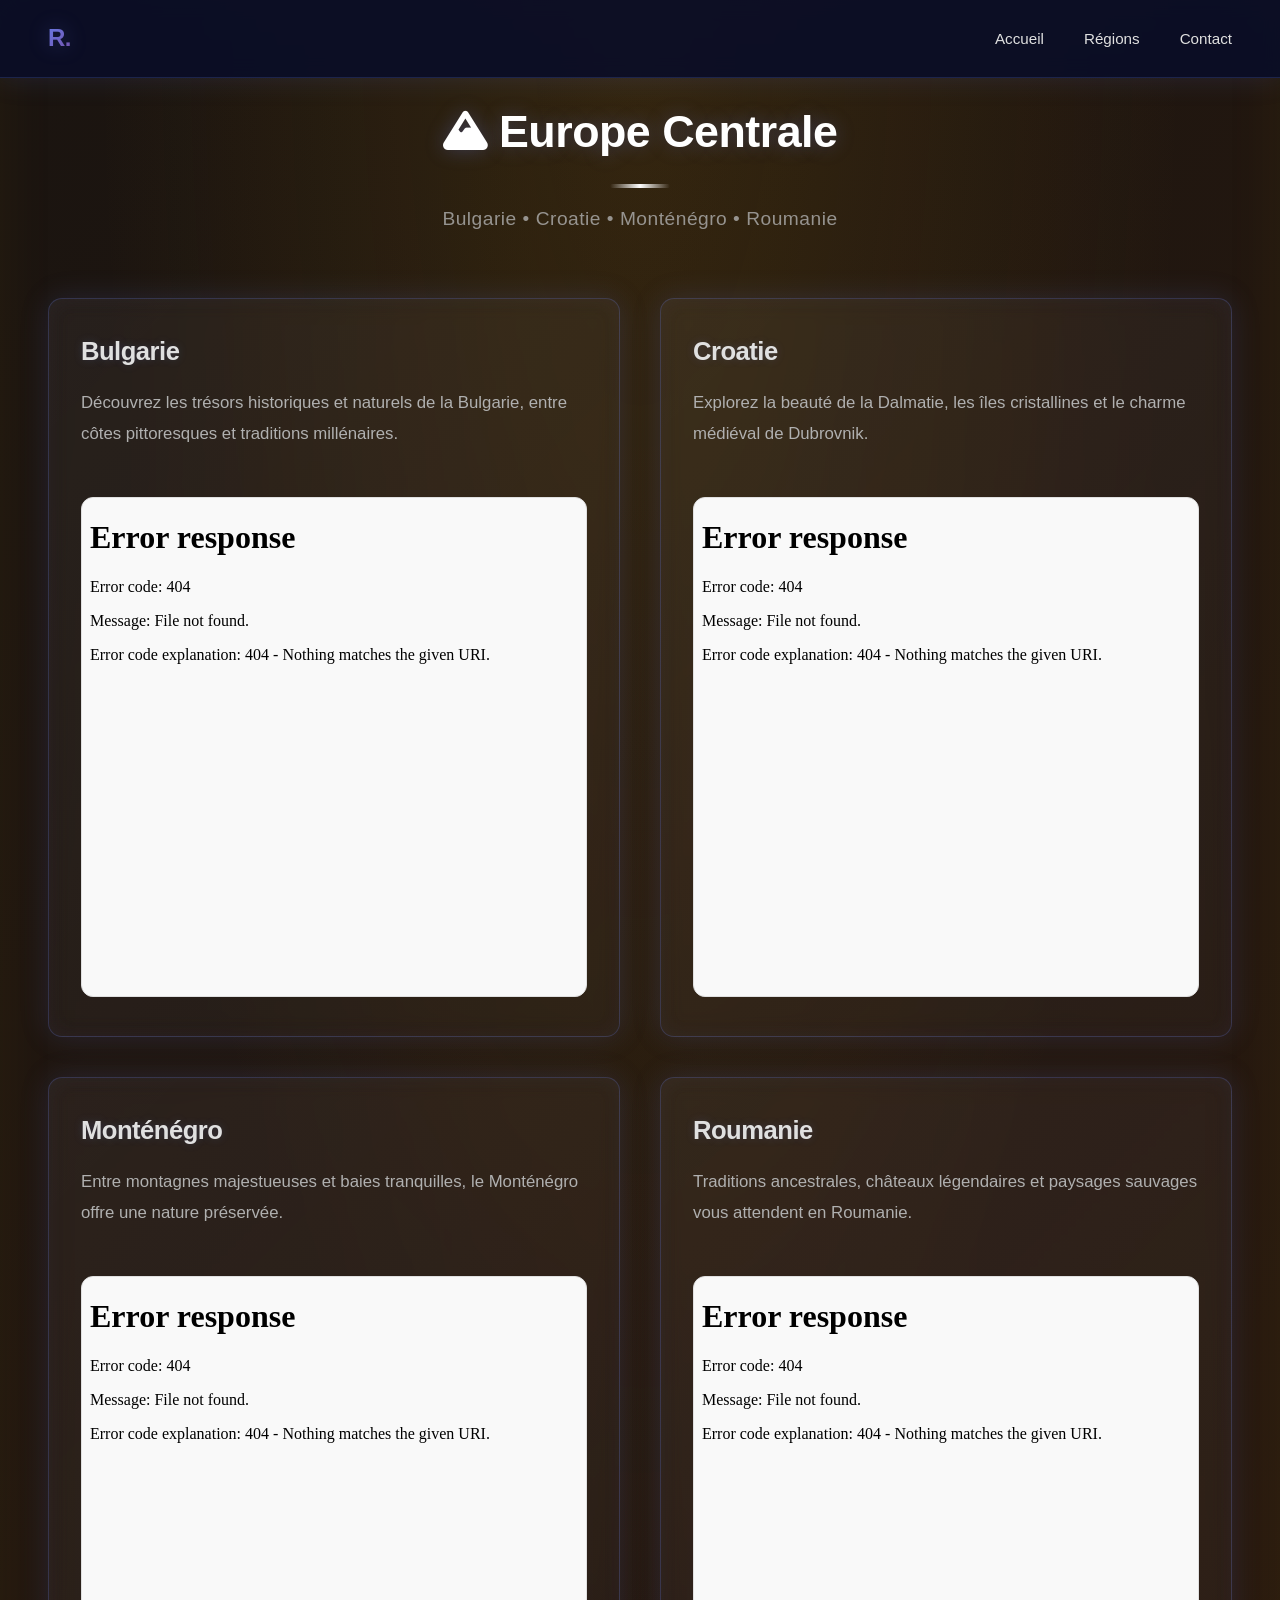
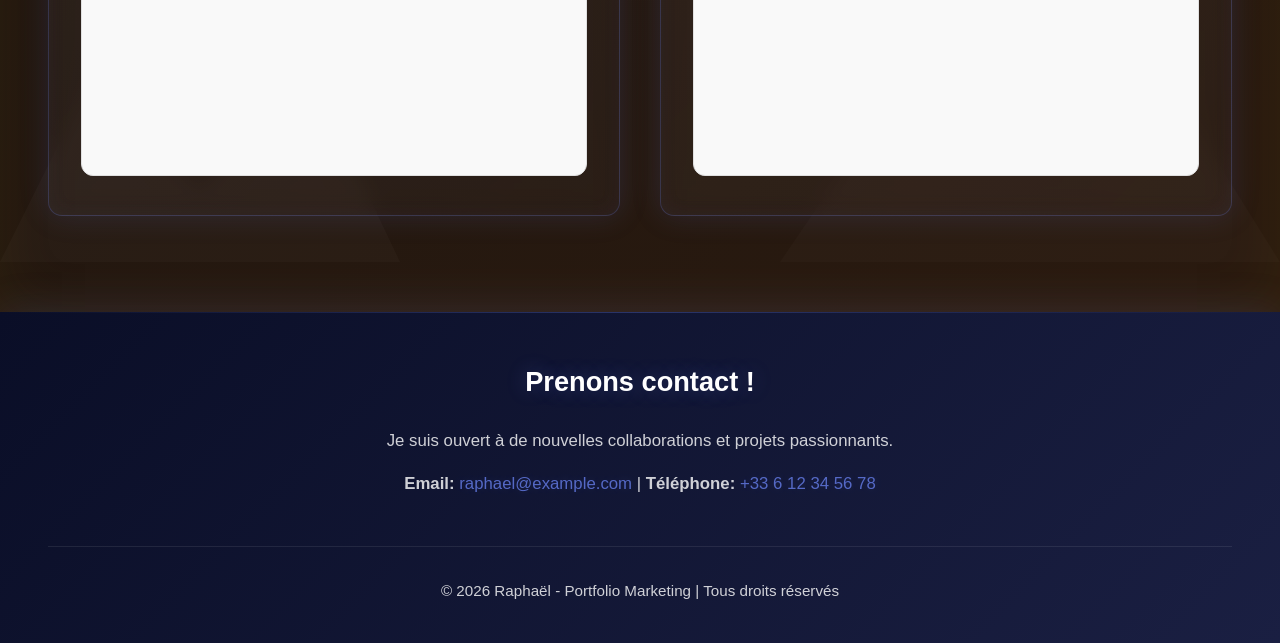
==== europe-centrale.html @ 7eb0694b "V1" ====
<!DOCTYPE html>
<html lang="fr">
<head>
    <meta charset="UTF-8">
    <meta name="viewport" content="width=device-width, initial-scale=1.0">
    <title>Europe Centrale - Raphaël Portfolio</title>
    <link rel="stylesheet" href="https://cdnjs.cloudflare.com/ajax/libs/font-awesome/6.4.0/css/all.min.css">
    <link rel="stylesheet" href="style.css">
</head>
<body>
    <script>
        document.documentElement.className = 'section-centrale';
    </script>

    <!-- NAVIGATION -->
    <nav>
        <a href="index.html" class="nav-brand">R.</a>
        <ul class="nav-links">
            <li><a href="index.html">Accueil</a></li>
            <li><a href="index.html#portfolio">Régions</a></li>
            <li><a href="#contact">Contact</a></li>
        </ul>
    </nav>

    <!-- EUROPE CENTRALE -->
    <section id="europe-centrale" class="section">
        <div class="centrale-animation">
            <svg class="mountain mountain-1" viewBox="0 0 400 300" xmlns="http://www.w3.org/2000/svg">
                <polygon points="0,250 100,50 200,180 300,40 400,250" fill="currentColor" opacity="0.2"/>
            </svg>
            <svg class="mountain mountain-2" viewBox="0 0 500 350" xmlns="http://www.w3.org/2000/svg">
                <polygon points="0,300 150,80 250,200 350,60 500,300" fill="currentColor" opacity="0.15"/>
            </svg>
        </div>
        <div class="section-inner">
            <h2 class="section-title"><i class="fas fa-mountain"></i> Europe Centrale</h2>
            <p class="section-subtitle">Bulgarie • Croatie • Monténégro • Roumanie</p>
            <div class="posts-grid">
                <div class="post-card">
                    <h3>Bulgarie</h3>
                    <p>Découvrez les trésors historiques et naturels de la Bulgarie, entre côtes pittoresques et traditions millénaires.</p>
                    <iframe class="pdf-viewer" src="Europe%20centrale/V3%20Post%20Bulgarie.pdf"></iframe>
                </div>
                <div class="post-card">
                    <h3>Croatie</h3>
                    <p>Explorez la beauté de la Dalmatie, les îles cristallines et le charme médiéval de Dubrovnik.</p>
                    <iframe class="pdf-viewer" src="Europe%20centrale/V3%20Post%20Croatie.pdf"></iframe>
                </div>
                <div class="post-card">
                    <h3>Monténégro</h3>
                    <p>Entre montagnes majestueuses et baies tranquilles, le Monténégro offre une nature préservée.</p>
                    <iframe class="pdf-viewer" src="Europe%20centrale/V3%20Post%20Monténégro.pdf"></iframe>
                </div>
                <div class="post-card">
                    <h3>Roumanie</h3>
                    <p>Traditions ancestrales, châteaux légendaires et paysages sauvages vous attendent en Roumanie.</p>
                    <iframe class="pdf-viewer" src="Europe%20centrale/V3%20Post%20Roumanie.pdf"></iframe>
                </div>
            </div>
        </div>
    </section>

    <!-- FOOTER -->
    <footer id="contact">
        <div class="footer-content">
            <h3>Prenons contact !</h3>
            <p>Je suis ouvert à de nouvelles collaborations et projets passionnants.</p>
            <p>
                <strong>Email:</strong> <a href="mailto:raphael@example.com">raphael@example.com</a> | 
                <strong>Téléphone:</strong> <a href="tel:+33612345678">+33 6 12 34 56 78</a>
            </p>
            <p style="margin-top: 3rem; border-top: 1px solid rgba(255,255,255,0.1); padding-top: 2rem; font-size: 0.95rem;">
                &copy; 2026 Raphaël - Portfolio Marketing | Tous droits réservés
            </p>
        </div>
    </footer>

</body>
</html>
---- style.css ----
* {
    margin: 0;
    padding: 0;
    box-sizing: border-box;
}

html {
    scroll-behavior: smooth;
    scrollbar-width: thin;
    scrollbar-color: #667eea transparent;
}

/* Scrollbar styling pour Chrome/Safari/Edge */
::-webkit-scrollbar {
    width: 12px;
}

::-webkit-scrollbar-track {
    background: transparent;
}

::-webkit-scrollbar-thumb {
    background: linear-gradient(135deg, #667eea 0%, #764ba2 100%);
    border-radius: 6px;
    box-shadow: 0 0 10px rgba(102, 126, 234, 0.4);
    transition: all 0.3s ease;
}

::-webkit-scrollbar-thumb:hover {
    box-shadow: 0 0 20px rgba(102, 126, 234, 0.6);
}

/* Scrollbar colors for different sections */
html.section-accueil ::-webkit-scrollbar-thumb {
    background: linear-gradient(135deg, #667eea 0%, #764ba2 100%);
    box-shadow: 0 0 10px rgba(102, 126, 234, 0.4);
}

html.section-bio ::-webkit-scrollbar-thumb {
    background: linear-gradient(135deg, #667eea 0%, #764ba2 100%);
    box-shadow: 0 0 10px rgba(102, 126, 234, 0.4);
}

html.section-centrale ::-webkit-scrollbar-thumb {
    background: linear-gradient(135deg, #B8860B 0%, #D4AF37 100%);
    box-shadow: 0 0 10px rgba(184, 134, 11, 0.4);
}

html.section-nord ::-webkit-scrollbar-thumb {
    background: linear-gradient(135deg, #64C8FF 0%, #00B0FF 100%);
    box-shadow: 0 0 10px rgba(100, 200, 255, 0.4);
}

html.section-ouest ::-webkit-scrollbar-thumb {
    background: linear-gradient(135deg, #FFD764 0%, #FFC107 100%);
    box-shadow: 0 0 10px rgba(255, 215, 100, 0.4);
}

html.section-iles ::-webkit-scrollbar-thumb {
    background: linear-gradient(135deg, #64C8FF 0%, #4da6c7 100%);
    box-shadow: 0 0 10px rgba(100, 200, 255, 0.4);
}

html.section-footer ::-webkit-scrollbar-thumb {
    background: linear-gradient(135deg, #667eea 0%, #764ba2 100%);
    box-shadow: 0 0 10px rgba(102, 126, 234, 0.4);
}

@import url('https://fonts.googleapis.com/css2?family=DM+Sans:ital,opsz,wght@0,9..146,100..700;1,9..146,100..700&display=swap');

body {
    font-family: 'DM Sans', -apple-system, BlinkMacSystemFont, 'Segoe UI', sans-serif;
    overflow-x: hidden;
    background: #0a0e27;
    color: #e0e0e0;
    line-height: 1.6;
}

/* ===== NAVIGATION ===== */
nav {
    position: fixed;
    top: 0;
    width: 100%;
    background: rgba(10, 14, 39, 0.92);
    backdrop-filter: blur(10px);
    z-index: 1000;
    padding: 1.2rem 3rem;
    display: flex;
    justify-content: space-between;
    align-items: center;
    box-shadow: 0 0 30px rgba(102, 126, 234, 0.15);
    border-bottom: 1px solid rgba(102, 126, 234, 0.2);
}

.nav-brand {
    font-size: 1.5rem;
    font-weight: 800;
    background: linear-gradient(135deg, #667eea 0%, #764ba2 100%);
    -webkit-background-clip: text;
    -webkit-text-fill-color: transparent;
    background-clip: text;
    letter-spacing: -0.5px;
    filter: drop-shadow(0 0 10px rgba(102, 126, 234, 0.3));
    cursor: pointer;
    text-decoration: none;
}

.nav-links {
    display: flex;
    gap: 2.5rem;
    list-style: none;
}

.nav-links a {
    color: #e0e0e0;
    text-decoration: none;
    font-size: 0.95rem;
    font-weight: 500;
    transition: all 0.3s cubic-bezier(0.4, 0, 0.2, 1);
    position: relative;
}

.nav-links a::after {
    content: '';
    position: absolute;
    bottom: -4px;
    left: 0;
    width: 0;
    height: 2px;
    background: linear-gradient(135deg, #667eea 0%, #764ba2 100%);
    box-shadow: 0 0 10px rgba(102, 126, 234, 0.4);
    transition: width 0.3s cubic-bezier(0.4, 0, 0.2, 1);
}

.nav-links a:hover::after {
    width: 100%;
}

/* ===== HERO / COVER PAGE ===== */
.hero {
    height: 100vh;
    display: flex;
    align-items: center;
    justify-content: center;
    background: radial-gradient(ellipse at 50% 50%, rgba(102, 126, 234, 0.15) 0%, transparent 60%), 
                linear-gradient(135deg, #0a0e27 0%, #1a1c3c 100%);
    color: white;
    text-align: center;
    position: relative;
    overflow: hidden;
    padding-top: 60px;
    box-shadow: inset 0 0 60px rgba(102, 126, 234, 0.08);
}

.hero::before {
    content: '';
    position: absolute;
    width: 400%;
    height: 400%;
    background: 
        radial-gradient(circle at 20% 50%, rgba(102, 126, 234, 0.08) 0%, transparent 50%),
        radial-gradient(circle at 80% 80%, rgba(118, 75, 162, 0.05) 0%, transparent 50%);
    animation: gradientShift 15s ease infinite;
}

@keyframes gradientShift {
    0%, 100% { transform: translate(0, 0); }
    50% { transform: translate(-50px, -50px); }
}

.hero-canvas {
    position: absolute;
    top: 0;
    left: 0;
    width: 100%;
    height: 100%;
    z-index: 1;
    pointer-events: none;
}

.hero-content {
    position: relative;
    z-index: 2;
    animation: fadeInUp 0.8s ease-out;
    max-width: 800px;
    background: rgba(10, 14, 39, 0.5);
    backdrop-filter: blur(12px);
    -webkit-backdrop-filter: blur(12px);
    padding: 4rem;
    border-radius: 24px;
    border: 1px solid rgba(255, 255, 255, 0.1);
}

@keyframes fadeInUp {
    from {
        opacity: 0;
        transform: translateY(50px);
    }
    to {
        opacity: 1;
        transform: translateY(0);
    }
}

.hero h1 {
    font-size: clamp(2rem, 6vw, 3.5rem);
    margin-bottom: 1.5rem;
    font-weight: 900;
    text-shadow: 0 0 30px rgba(102, 126, 234, 0.4), 0 0 60px rgba(118, 75, 162, 0.3);
    letter-spacing: -1px;
    line-height: 1.2;
    background: linear-gradient(135deg, #667eea 0%, #764ba2 100%);
    -webkit-background-clip: text;
    -webkit-text-fill-color: transparent;
    background-clip: text;
}

.hero p {
    font-size: 1.1rem;
    margin-bottom: 2.5rem;
    opacity: 0.9;
    font-weight: 300;
    letter-spacing: 0.5px;
    text-shadow: 0 0 20px rgba(102, 126, 234, 0.2);
}

.cta-button {
    display: inline-block;
    padding: 0.9rem 3rem;
    background: linear-gradient(135deg, #667eea 0%, #764ba2 100%);
    color: white;
    text-decoration: none;
    border-radius: 50px;
    font-weight: 700;
    transition: all 0.3s cubic-bezier(0.4, 0, 0.2, 1);
    cursor: pointer;
    border: 2px solid transparent;
    font-size: 1rem;
    box-shadow: 0 0 20px rgba(102, 126, 234, 0.3), inset 0 0 20px rgba(255, 255, 255, 0.05);
    letter-spacing: 0.5px;
}

.cta-button:hover {
    transform: translateY(-4px);
    box-shadow: 0 0 40px rgba(102, 126, 234, 0.5), inset 0 0 20px rgba(255, 255, 255, 0.1);
    border-color: rgba(102, 126, 234, 0.3);
}

.cta-button:active {
    transform: translateY(-1px);
}

/* ===== PARTICLES / LUCIOLES ===== */
.particle {
    position: absolute;
    width: 8px;
    height: 8px;
    border-radius: 50%;
    background: radial-gradient(circle at 30% 30%, rgba(102, 126, 234, 0.8), rgba(118, 75, 162, 0.4));
    box-shadow: 0 0 15px rgba(102, 126, 234, 0.6), 0 0 30px rgba(118, 75, 162, 0.4);
    filter: blur(0.5px);
}

.particle-1 { top: 15%; left: 10%; animation: float 8s ease-in-out infinite, glow 3s ease-in-out infinite; }
.particle-2 { top: 25%; right: 15%; animation: float 10s ease-in-out infinite 1s, glow 2.5s ease-in-out infinite 0.5s; }
.particle-3 { top: 40%; left: 5%; animation: float 12s ease-in-out infinite 2s, glow 3.5s ease-in-out infinite 1s; }
.particle-4 { top: 35%; right: 10%; animation: float 9s ease-in-out infinite 1.5s, glow 2.8s ease-in-out infinite 0.8s; }
.particle-5 { top: 55%; left: 15%; animation: float 11s ease-in-out infinite 0.5s, glow 3.2s ease-in-out infinite 0.3s; }
.particle-6 { top: 50%; right: 20%; animation: float 13s ease-in-out infinite 2.5s, glow 2.6s ease-in-out infinite 1.2s; }
.particle-7 { top: 20%; left: 25%; animation: float 10.5s ease-in-out infinite 1s, glow 3.1s ease-in-out infinite 0.6s; }
.particle-8 { top: 60%; right: 5%; animation: float 12.5s ease-in-out infinite 1.8s, glow 2.9s ease-in-out infinite 0.9s; }

@keyframes float {
    0%, 100% { transform: translateY(0) translateX(0); opacity: 0.3; }
    25% { transform: translateY(-40px) translateX(30px); opacity: 0.7; }
    50% { transform: translateY(-80px) translateX(-20px); opacity: 0.5; }
    75% { transform: translateY(-40px) translateX(40px); opacity: 0.8; }
}

@keyframes glow {
    0%, 100% { box-shadow: 0 0 10px rgba(102, 126, 234, 0.4), 0 0 20px rgba(118, 75, 162, 0.2); }
    50% { box-shadow: 0 0 25px rgba(102, 126, 234, 0.8), 0 0 50px rgba(118, 75, 162, 0.5); }
}

/* ===== BIO SECTION ===== */
.bio-section {
    padding: 6rem 3rem;
    max-width: 1400px;
    margin: 0 auto;
    background: linear-gradient(135deg, rgba(102, 126, 234, 0.05) 0%, rgba(118, 75, 162, 0.03) 100%);
}

.bio-header {
    text-align: center;
    margin-bottom: 2rem;
}

.bio-text h2 {
    font-size: 2.8rem;
    margin-bottom: 1rem;
    font-weight: 700;
    background: linear-gradient(135deg, #667eea 0%, #764ba2 100%);
    -webkit-background-clip: text;
    -webkit-text-fill-color: transparent;
    background-clip: text;
    filter: drop-shadow(0 0 10px rgba(102, 126, 234, 0.2));
    position: relative;
    letter-spacing: -0.5px;
}

.bio-text h2::after {
    content: '';
    display: block;
    width: 60px;
    height: 4px;
    background: linear-gradient(90deg, transparent, #667eea, transparent);
    margin: 1rem auto 0;
    border-radius: 2px;
}

.bio-text p {
    font-size: 1.15rem;
    color: #c0c0c0;
    line-height: 1.9;
    max-width: 900px;
    margin: 0 auto 1.5rem;
    text-align: center;
}

.bio-highlights {
    display: grid;
    grid-template-columns: repeat(auto-fit, minmax(280px, 1fr));
    gap: 2rem;
    margin-top: 3rem;
}

.highlight {
    display: flex;
    flex-direction: column;
    align-items: center;
    text-align: center;
    padding: 2rem;
    background: linear-gradient(135deg, rgba(102, 126, 234, 0.12) 0%, rgba(118, 75, 162, 0.08) 100%);
    border-radius: 16px;
    border: 1px solid rgba(102, 126, 234, 0.2);
    box-shadow: 0 0 20px rgba(102, 126, 234, 0.1);
    transition: all 0.3s ease;
}

.highlight:hover {
    transform: translateY(-10px);
    background: linear-gradient(135deg, rgba(102, 126, 234, 0.18) 0%, rgba(118, 75, 162, 0.12) 100%);
    box-shadow: 0 0 30px rgba(102, 126, 234, 0.2);
    border-color: rgba(102, 126, 234, 0.4);
}

.highlight-icon {
    font-size: 3rem;
    margin-bottom: 1rem;
    filter: drop-shadow(0 0 10px rgba(102, 126, 234, 0.3));
}

.highlight-content h3 {
    font-weight: 800;
    margin-bottom: 0.8rem;
    color: #e0e0e0;
    font-size: 1.25rem;
}

.highlight-content p {
    margin: 0;
    font-size: 0.95rem;
    color: #a0a0a0;
    line-height: 1.6;
}

/* ===== SECTIONS CONTAINER ===== */
.section {
    min-height: 100vh;
    padding: 6rem 3rem;
    position: relative;
    scroll-margin-top: 60px;
}

.section-inner {
    max-width: 1400px;
    margin: 0 auto;
    position: relative;
    z-index: 10;
}

.section-title {
    text-align: center;
    font-size: 2.8rem;
    margin-bottom: 1rem;
    font-weight: 700;
    position: relative;
    letter-spacing: -0.5px;
    color: white;
    text-shadow: 0 0 20px rgba(102, 126, 234, 0.3);
}

.section-subtitle {
    text-align: center;
    font-size: 1.2rem;
    margin-bottom: 4rem;
    font-weight: 500;
    opacity: 0.8;
    letter-spacing: 0.5px;
    color: #b0b0b0;
}

.section-title::after {
    content: '';
    display: block;
    width: 60px;
    height: 4px;
    background: linear-gradient(90deg, transparent, currentColor, transparent);
    margin: 1rem auto 0;
    border-radius: 2px;
}

/* ===== EUROPE CENTRALE ===== */
#europe-centrale {
    background: radial-gradient(ellipse at 50% 0%, rgba(184, 134, 11, 0.15) 0%, transparent 60%),
                linear-gradient(135deg, #1a1410 0%, #2a1a0f 100%);
    color: #e0d0c0;
    position: relative;
    box-shadow: inset 0 0 60px rgba(184, 134, 11, 0.08);
}

.centrale-animation {
    position: absolute;
    top: 0;
    left: 0;
    width: 100%;
    height: 100%;
    z-index: 0;
    overflow: hidden;
}

.mountain {
    position: absolute;
    bottom: 0;
    opacity: 0.15;
}

.mountain-1 { left: 0; width: 400px; height: 300px; animation: sway 8s ease-in-out infinite; }
.mountain-2 { right: 0; width: 500px; height: 350px; animation: sway 10s ease-in-out infinite 2s; }

@keyframes sway {
    0%, 100% { transform: translateY(0px); }
    50% { transform: translateY(-20px); }
}

/* ===== EUROPE NORD ===== */
#europe-nord {
    background: radial-gradient(ellipse at 50% 0%, rgba(100, 200, 255, 0.15) 0%, transparent 60%),
                linear-gradient(135deg, #0a1628 0%, #0f1f35 100%);
    color: #c0d8e8;
    position: relative;
    box-shadow: inset 0 0 60px rgba(100, 200, 255, 0.08);
}

.nord-animation {
    position: absolute;
    top: 0;
    left: 0;
    width: 100%;
    height: 100%;
    z-index: 0;
}

.snowflake {
    position: absolute;
    width: 60px;
    height: 60px;
    opacity: 0.25;
    z-index: 5;
    color: #64C8FF;
}

.snowflake:nth-child(1) { top: 10%; left: 5%; animation: snowfall 10s linear infinite, sway-left 4s ease-in-out infinite; }
.snowflake:nth-child(2) { top: 20%; left: 15%; animation: snowfall 12s linear infinite 2s, sway-left 5s ease-in-out infinite; }
.snowflake:nth-child(3) { top: 30%; right: 10%; animation: snowfall 14s linear infinite 1s, sway-right 4.5s ease-in-out infinite; }
.snowflake:nth-child(4) { top: 40%; right: 5%; animation: snowfall 11s linear infinite 3s, sway-right 5.5s ease-in-out infinite; }
.snowflake:nth-child(5) { top: 50%; left: 20%; animation: snowfall 13s linear infinite 1.5s, sway-left 4.2s ease-in-out infinite; }
.snowflake:nth-child(6) { top: 60%; right: 20%; animation: snowfall 12s linear infinite 2.5s, sway-right 5s ease-in-out infinite; }

@keyframes snowfall {
    0% { transform: translateY(-100px); opacity: 0; }
    10% { opacity: 0.25; }
    90% { opacity: 0.25; }
    100% { transform: translateY(calc(100vh + 100px)); opacity: 0; }
}

@keyframes sway-left {
    0%, 100% { transform: translateX(0); }
    50% { transform: translateX(-30px); }
}

@keyframes sway-right {
    0%, 100% { transform: translateX(0); }
    50% { transform: translateX(30px); }
}

/* ===== EUROPE OUEST ===== */
#europe-ouest {
    background: radial-gradient(ellipse at 50% 0%, rgba(255, 215, 100, 0.15) 0%, transparent 60%),
                linear-gradient(135deg, #1a1410 0%, #241803 100%);
    color: #e8dcc0;
    position: relative;
    box-shadow: inset 0 0 60px rgba(255, 215, 100, 0.08);
}

.ouest-animation {
    position: absolute;
    top: 0;
    left: 0;
    width: 100%;
    height: 100%;
    z-index: 0;
}

.sun {
    position: absolute;
    width: 200px;
    height: 200px;
    background: radial-gradient(circle at 30% 30%, rgba(255, 230, 109, 0.4) 0%, transparent 70%);
    border-radius: 50%;
    top: 5%;
    right: 10%;
    animation: sunSway 6s ease-in-out infinite;
}

@keyframes sunSway {
    0%, 100% { transform: translate(0, 0) scale(1); }
    50% { transform: translate(20px, 20px) scale(1.1); }
}

.light-ray {
    position: absolute;
    width: 300px;
    height: 300px;
    border-radius: 50%;
    background: radial-gradient(circle, rgba(255, 200, 87, 0.15) 0%, transparent 70%);
    animation: pulse 4s ease-in-out infinite;
}

.light-ray-1 { top: 10%; right: 5%; animation: pulse 4s ease-in-out infinite; }
.light-ray-2 { top: 20%; right: 2%; animation: pulse 5s ease-in-out infinite 1s; }

@keyframes pulse {
    0%, 100% { transform: scale(1); opacity: 0.3; }
    50% { transform: scale(1.2); opacity: 0.5; }
}

/* ===== ILES ===== */
#iles {
    background: radial-gradient(ellipse at 50% 0%, rgba(100, 200, 255, 0.15) 0%, transparent 60%),
                linear-gradient(135deg, #0a1825 0%, #0f2438 100%);
    color: #b0d8e8;
    position: relative;
    overflow: hidden;
    box-shadow: inset 0 0 60px rgba(100, 200, 255, 0.08);
}

.iles-animation {
    position: absolute;
    bottom: 0;
    left: 0;
    width: 100%;
    height: 300px;
    z-index: 0;
}

.wave-wrapper {
    position: absolute;
    width: 200%;
    height: 120px;
    bottom: 0;
}

.wave {
    position: absolute;
    width: 100%;
    height: 100%;
    background-image: url("data:image/svg+xml,%3Csvg xmlns='http://www.w3.org/2000/svg' viewBox='0 0 1200 120'%3E%3Cpath d='M0,50 Q300,0 600,50 T1200,50 L1200,120 L0,120 Z' fill='%234da6c7'/%3E%3C/svg%3E");
    background-repeat: repeat-x;
    background-size: 600px 100%;
}

.wave-1 { opacity: 0.4; animation: wave 12s linear infinite; }
.wave-2 { opacity: 0.6; animation: wave 8s linear infinite reverse; bottom: 10px; }
.wave-3 { opacity: 0.3; animation: wave 15s linear infinite; bottom: 20px; }

@keyframes wave {
    0% { background-position: 0 0; }
    100% { background-position: 600px 0; }
}

.sun-top {
    position: absolute;
    width: 180px;
    height: 180px;
    background: radial-gradient(circle at 35% 35%, rgba(255, 215, 100, 0.4) 0%, transparent 70%);
    border-radius: 50%;
    top: 5%;
    right: 8%;
    animation: floatSun 5s ease-in-out infinite;
}

@keyframes floatSun {
    0%, 100% { transform: translateY(0) scale(1); }
    50% { transform: translateY(-30px) scale(1.05); }
}

/* ===== CONTENT GRID ===== */
.posts-grid {
    display: grid;
    grid-template-columns: repeat(2, 1fr);
    gap: 2.5rem;
    margin-top: 3rem;
}

.post-card {
    background: linear-gradient(135deg, rgba(255, 255, 255, 0.05) 0%, rgba(200, 200, 255, 0.03) 100%);
    border-radius: 14px;
    padding: 2rem;
    box-shadow: 0 0 30px rgba(102, 126, 234, 0.15), inset 0 0 20px rgba(102, 126, 234, 0.05);
    transition: all 0.4s cubic-bezier(0.4, 0, 0.2, 1);
    backdrop-filter: blur(10px);
    border: 1px solid rgba(102, 126, 234, 0.25);
    position: relative;
    overflow: hidden;
}

.post-card::before {
    content: '';
    position: absolute;
    top: 0;
    left: 0;
    right: 0;
    height: 3px;
    background: linear-gradient(90deg, #667eea 0%, #764ba2 100%);
    opacity: 0;
    box-shadow: 0 0 10px rgba(102, 126, 234, 0.4);
    transition: opacity 0.3s ease;
}

.post-card:hover::before {
    opacity: 1;
}

.post-card:hover {
    transform: translateY(-8px);
    box-shadow: 0 0 50px rgba(102, 126, 234, 0.25), inset 0 0 20px rgba(102, 126, 234, 0.08);
    border-color: rgba(102, 126, 234, 0.4);
}

.post-card h3 {
    font-size: 1.6rem;
    margin-bottom: 1rem;
    color: #e0e0e0;
    font-weight: 700;
    letter-spacing: -0.5px;
    text-shadow: 0 0 10px rgba(102, 126, 234, 0.2);
}

.post-card p {
    line-height: 1.8;
    color: #b0b0b0;
    margin-bottom: 1.5rem;
    font-size: 1.05rem;
}

.pdf-viewer {
    width: 100%;
    height: 500px;
    border: 1px solid #e0e0e0;
    border-radius: 12px;
    margin-top: 1.5rem;
    background: #f9f9f9;
}

/* ===== FOOTER ===== */
footer {
    background: linear-gradient(135deg, #0a0e27 0%, #1a1f42 100%);
    color: white;
    padding: 3rem 3rem 1.5rem;
    position: relative;
    overflow: hidden;
    box-shadow: 0 -0 40px rgba(102, 126, 234, 0.15);
}

footer::before {
    content: '';
    position: absolute;
    top: 0;
    left: 0;
    right: 0;
    height: 1px;
    background: linear-gradient(90deg, transparent, rgba(102, 126, 234, 0.3), transparent);
}

.footer-content {
    max-width: 1200px;
    margin: 0 auto;
    text-align: center;
    position: relative;
    z-index: 1;
}

.footer-content h3 {
    font-size: 1.7rem;
    margin-bottom: 1.5rem;
    text-shadow: 0 0 20px rgba(102, 126, 234, 0.3);
}

.footer-content p {
    margin: 1rem 0;
    opacity: 0.8;
    font-size: 1.05rem;
}

.footer-content a {
    color: #667eea;
    text-decoration: none;
    transition: all 0.3s ease;
    text-shadow: 0 0 10px rgba(102, 126, 234, 0.2);
}

.footer-content a:hover {
    color: #764ba2;
    text-shadow: 0 0 20px rgba(102, 126, 234, 0.4);
    text-decoration: underline;
}

/* ===== PORTFOLIO GRID ===== */
.portfolio-section {
    padding: 6rem 3rem;
    max-width: 1400px;
    margin: 0 auto;
    background: linear-gradient(135deg, rgba(102, 126, 234, 0.05) 0%, rgba(118, 75, 162, 0.03) 100%);
}

.portfolio-header {
    text-align: center;
    margin-bottom: 4rem;
}

.portfolio-header h2 {
    font-size: 2.8rem;
    margin-bottom: 1rem;
    font-weight: 700;
    background: linear-gradient(135deg, #667eea 0%, #764ba2 100%);
    -webkit-background-clip: text;
    -webkit-text-fill-color: transparent;
    background-clip: text;
    filter: drop-shadow(0 0 10px rgba(102, 126, 234, 0.2));
    position: relative;
    letter-spacing: -0.5px;
}

.portfolio-header h2::after {
    content: '';
    display: block;
    width: 60px;
    height: 4px;
    background: linear-gradient(90deg, transparent, #667eea, transparent);
    margin: 1rem auto 0;
    border-radius: 2px;
}

.portfolio-header p {
    font-size: 1.2rem;
    color: #b0b0b0;
    letter-spacing: 0.5px;
}

.portfolio-grid {
    display: grid;
    grid-template-columns: repeat(2, 1fr);
    gap: 2.5rem;
}

.portfolio-tile {
    position: relative;
    padding: 2.5rem 1.8rem;
    border-radius: 16px;
    text-decoration: none;
    color: white;
    cursor: pointer;
    transition: all 0.4s cubic-bezier(0.4, 0, 0.2, 1);
    border: 2px solid transparent;
    overflow: hidden;
    display: flex;
    flex-direction: column;
    align-items: center;
    text-align: center;
    min-height: 350px;
    justify-content: center;
}

.portfolio-tile::before {
    content: '';
    position: absolute;
    top: 0;
    left: 0;
    right: 0;
    bottom: 0;
    background: radial-gradient(ellipse at 50% 50%, rgba(255,255,255,0.05) 0%, transparent 70%);
    z-index: 1;
    pointer-events: none;
}

.portfolio-tile > * {
    position: relative;
    z-index: 2;
}

.tile-glow {
    position: absolute;
    inset: 0;
    border-radius: 20px;
    opacity: 0;
    transition: opacity 0.4s ease;
    z-index: 0;
}

/* Tile Centrale - BRONZE/DORÉ */
.tile-centrale {
    background: linear-gradient(135deg, rgba(205, 127, 50, 0.2) 0%, rgba(235, 150, 75, 0.15) 100%);
    border-color: rgba(205, 127, 50, 0.3);
}

.tile-centrale .tile-glow {
    box-shadow: 0 0 30px rgba(205, 127, 50, 0.3), inset 0 0 30px rgba(205, 127, 50, 0.1);
}

.tile-centrale:hover {
    border-color: rgba(205, 127, 50, 0.6);
    transform: translateY(-10px);
    box-shadow: 0 0 40px rgba(205, 127, 50, 0.4);
}

.tile-centrale:hover .tile-glow {
    opacity: 1;
}

/* Tile Nord - CYAN GLACIAL */
.tile-nord {
    background: linear-gradient(135deg, rgba(0, 188, 212, 0.2) 0%, rgba(0, 207, 232, 0.15) 100%);
    border-color: rgba(0, 188, 212, 0.3);
}

.tile-nord .tile-glow {
    box-shadow: 0 0 30px rgba(0, 188, 212, 0.3), inset 0 0 30px rgba(0, 188, 212, 0.1);
}

.tile-nord:hover {
    border-color: rgba(0, 188, 212, 0.6);
    transform: translateY(-10px);
    box-shadow: 0 0 40px rgba(0, 188, 212, 0.4);
}

.tile-nord:hover .tile-glow {
    opacity: 1;
}

/* Tile Ouest - ORANGE SOLEIL */
.tile-ouest {
    background: linear-gradient(135deg, rgba(255, 179, 71, 0.2) 0%, rgba(255, 152, 0, 0.15) 100%);
    border-color: rgba(255, 179, 71, 0.3);
}

.tile-ouest .tile-glow {
    box-shadow: 0 0 30px rgba(255, 179, 71, 0.3), inset 0 0 30px rgba(255, 179, 71, 0.1);
}

.tile-ouest:hover {
    border-color: rgba(255, 179, 71, 0.6);
    transform: translateY(-10px);
    box-shadow: 0 0 40px rgba(255, 179, 71, 0.4);
}

.tile-ouest:hover .tile-glow {
    opacity: 1;
}

/* Tile Îles - TURQUOISE TROPICAL */
.tile-iles {
    background: linear-gradient(135deg, rgba(72, 219, 251, 0.2) 0%, rgba(56, 182, 255, 0.15) 100%);
    border-color: rgba(72, 219, 251, 0.3);
}

.tile-iles .tile-glow {
    box-shadow: 0 0 30px rgba(72, 219, 251, 0.3), inset 0 0 30px rgba(72, 219, 251, 0.1);
}

.tile-iles:hover {
    border-color: rgba(72, 219, 251, 0.6);
    transform: translateY(-10px);
    box-shadow: 0 0 40px rgba(72, 219, 251, 0.4);
}

.tile-iles:hover .tile-glow {
    opacity: 1;
}

.tile-icon {
    font-size: 4rem;
    margin-bottom: 1.5rem;
    filter: drop-shadow(0 0 15px currentColor);
}

.portfolio-tile h3 {
    font-size: 1.8rem;
    font-weight: 800;
    margin-bottom: 0.8rem;
    letter-spacing: -0.5px;
}

.portfolio-tile p {
    font-size: 0.95rem;
    opacity: 0.9;
    letter-spacing: 0.3px;
}

/* ===== RESPONSIVE ===== */
@media (max-width: 768px) {
    nav {
        padding: 1rem 1.5rem;
    }

    .nav-links {
        gap: 1rem;
        font-size: 0.85rem;
    }

    .hero h1 {
        font-size: 2.2rem;
    }

    .hero p {
        font-size: 1.1rem;
    }

    .section-title {
        font-size: 2.2rem;
    }

    .bio-section {
        padding: 4rem 1.5rem;
    }

    .bio-text h2 {
        font-size: 2rem;
    }

    .bio-highlights {
        grid-template-columns: 1fr;
    }

    .posts-grid {
        grid-template-columns: 1fr;
        gap: 1.5rem;
    }

    .section {
        padding: 4rem 1.5rem;
    }

    .pdf-viewer {
        height: 400px;
    }
    
    .portfolio-section {
        padding: 4rem 1.5rem;
    }

    .portfolio-grid {
        grid-template-columns: 1fr;
        gap: 1.5rem;
    }
}
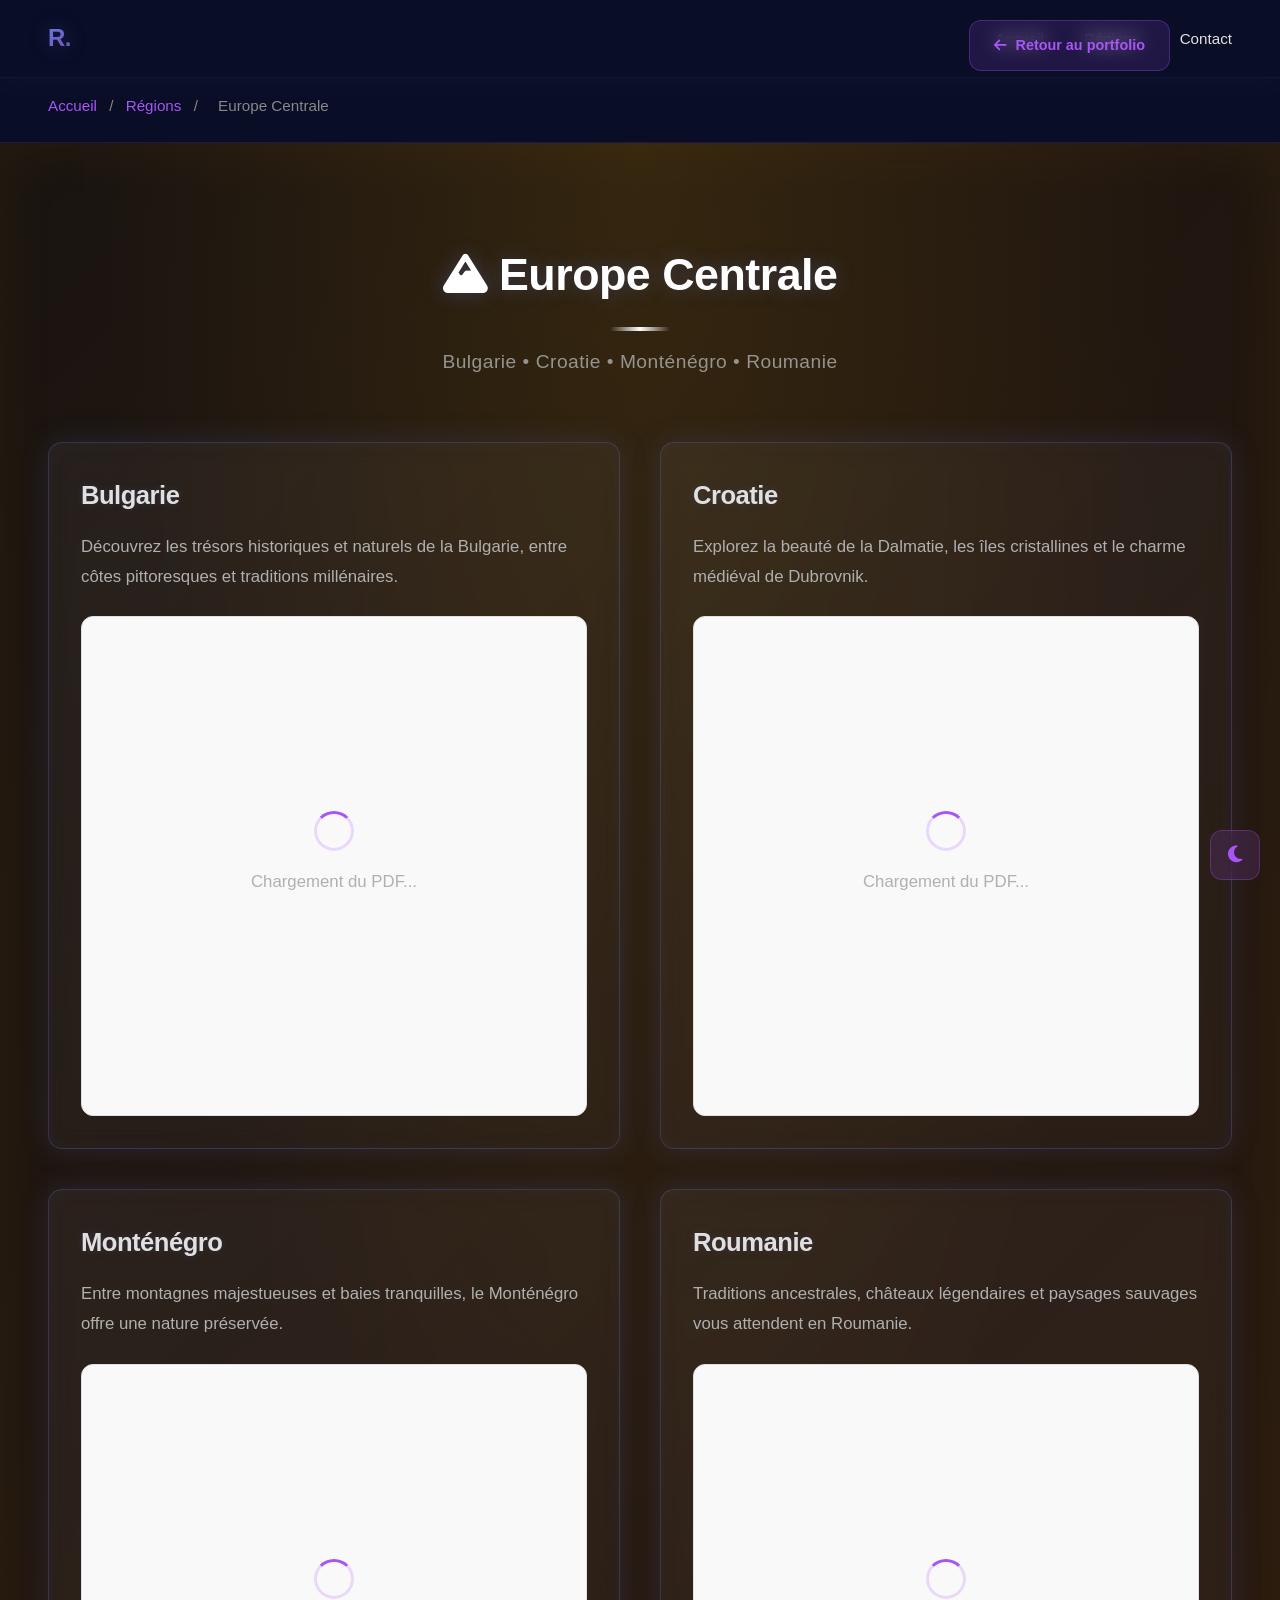
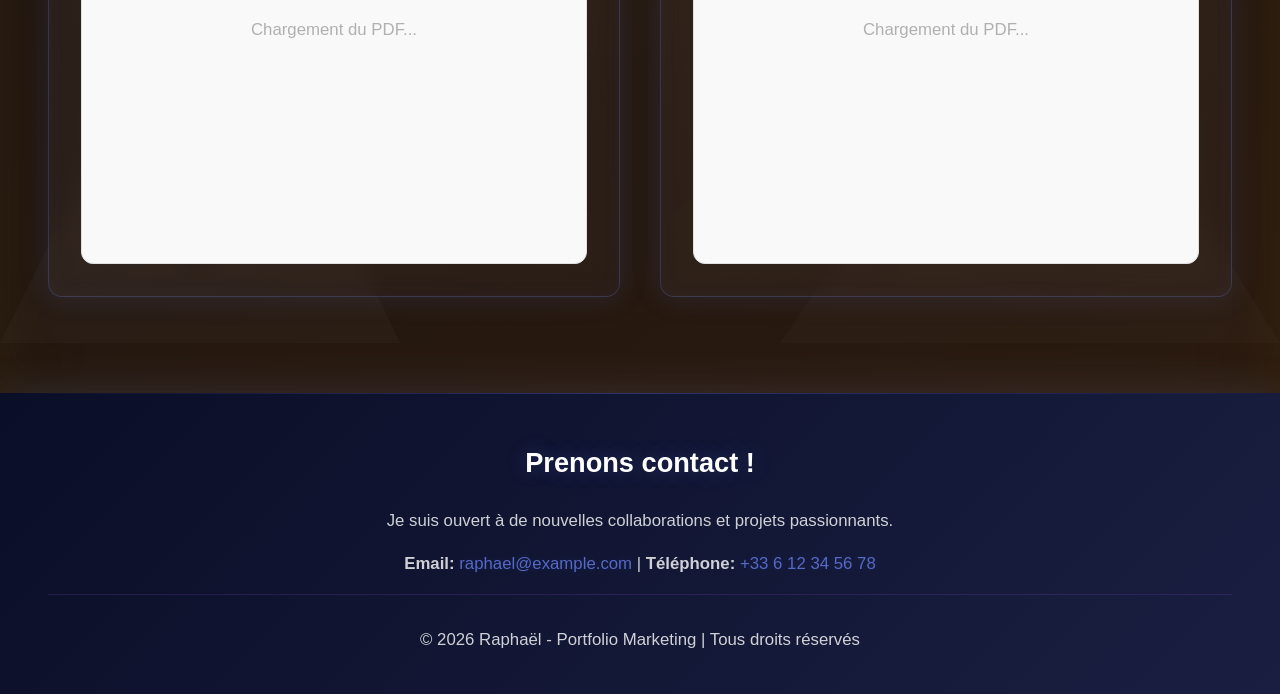
==== commit 6b08969f: "Implement theme toggle and breadcrumb navigation Added theme toggle functionality and breadcrumb nav" ====
--- a/europe-centrale.html
+++ b/europe-centrale.html
@@ -9,8 +9,16 @@
 </head>
 <body>
     <script>
+        // THEME TOGGLE - Initialize immediately to prevent flash
+        const savedTheme = localStorage.getItem('theme') || 'dark';
+        document.body.classList.add(savedTheme + '-mode');
         document.documentElement.className = 'section-centrale';
     </script>
+
+    <!-- DARK/LIGHT MODE TOGGLE -->
+    <button class="theme-toggle" id="themeToggle" title="Toggle dark/light mode">
+        <i class="fas fa-moon"></i>
+    </button>
 
     <!-- NAVIGATION -->
     <nav>
@@ -22,6 +30,53 @@
         </ul>
     </nav>
 
+    <!-- BREADCRUMB -->
+    <div class="breadcrumb">
+        <a href="index.html">Accueil</a>
+        <span>/</span>
+        <a href="index.html#portfolio">Régions</a>
+        <span>/</span>
+        <span>Europe Centrale</span>
+    </div>
+
+    <!-- BACK TO PORTFOLIO BUTTON -->
+    <a href="index.html#portfolio" class="back-to-portfolio">
+        <i class="fas fa-arrow-left"></i> Retour au portfolio
+    </a>
+
+    <script>
+        // THEME TOGGLE HANDLER
+        const themeToggle = document.getElementById('themeToggle');
+        
+        function updateThemeIcon() {
+            const icon = themeToggle.querySelector('i');
+            if (document.body.classList.contains('light-mode')) {
+                icon.classList.remove('fa-moon');
+                icon.classList.add('fa-sun');
+                themeToggle.title = 'Passer au mode sombre';
+            } else {
+                icon.classList.remove('fa-sun');
+                icon.classList.add('fa-moon');
+                themeToggle.title = 'Passer au mode clair';
+            }
+        }
+        
+        updateThemeIcon();
+        
+        themeToggle.addEventListener('click', () => {
+            if (document.body.classList.contains('light-mode')) {
+                document.body.classList.remove('light-mode');
+                document.body.classList.add('dark-mode');
+                localStorage.setItem('theme', 'dark');
+            } else {
+                document.body.classList.remove('dark-mode');
+                document.body.classList.add('light-mode');
+                localStorage.setItem('theme', 'light');
+            }
+            updateThemeIcon();
+        });
+    </script>
+
     <!-- EUROPE CENTRALE -->
     <section id="europe-centrale" class="section">
         <div class="centrale-animation">
@@ -69,11 +124,171 @@
                 <strong>Email:</strong> <a href="mailto:raphael@example.com">raphael@example.com</a> | 
                 <strong>Téléphone:</strong> <a href="tel:+33612345678">+33 6 12 34 56 78</a>
             </p>
-            <p style="margin-top: 3rem; border-top: 1px solid rgba(255,255,255,0.1); padding-top: 2rem; font-size: 0.95rem;">
+            <p class="footer-copyright">
                 &copy; 2026 Raphaël - Portfolio Marketing | Tous droits réservés
             </p>
         </div>
     </footer>
 
+    <!-- PDF LIGHTBOX MODAL -->
+    <div class="pdf-modal" id="pdfModal">
+        <div class="pdf-modal-content">
+            <div class="pdf-modal-header">
+                <h3 class="pdf-modal-title" id="pdfModalTitle">PDF Viewer</h3>
+                <div class="pdf-modal-actions">
+                    <a href="#" id="pdfDownloadBtn" class="pdf-modal-button">
+                        <i class="fas fa-download"></i> Télécharger
+                    </a>
+                    <button class="pdf-modal-button close-btn" onclick="closePdfModal()">
+                        <i class="fas fa-times"></i>
+                    </button>
+                </div>
+            </div>
+            <div class="pdf-modal-body">
+                <iframe id="pdfModalIframe" class="pdf-modal-iframe"></iframe>
+                <button class="pdf-modal-nav prev" id="prevPdfBtn" onclick="previousPdf()">
+                    <i class="fas fa-chevron-left"></i>
+                </button>
+                <button class="pdf-modal-nav next" id="nextPdfBtn" onclick="nextPdf()">
+                    <i class="fas fa-chevron-right"></i>
+                </button>
+            </div>
+            <div class="pdf-modal-footer">
+                <span id="pdfPageInfo">PDF 1 of 1</span>
+            </div>
+        </div>
+    </div>
+
+    <script>
+        // PDF LIGHTBOX HANDLER
+        let allPdfs = [];
+        let currentPdfIndex = 0;
+
+        function openPdfModal(pdfPath, pdfName) {
+            const modal = document.getElementById('pdfModal');
+            const iframe = document.getElementById('pdfModalIframe');
+            const title = document.getElementById('pdfModalTitle');
+            const downloadBtn = document.getElementById('pdfDownloadBtn');
+            const pageInfo = document.getElementById('pdfPageInfo');
+            
+            // Set content
+            iframe.src = pdfPath;
+            title.textContent = pdfName;
+            downloadBtn.href = pdfPath;
+            downloadBtn.download = pdfName;
+            
+            // Update navigation
+            updatePdfNavigation();
+            
+            // Show modal
+            modal.classList.add('active');
+            document.body.style.overflow = 'hidden';
+        }
+
+        function closePdfModal() {
+            const modal = document.getElementById('pdfModal');
+            modal.classList.remove('active');
+            document.body.style.overflow = 'auto';
+        }
+
+        function previousPdf() {
+            if (currentPdfIndex > 0) {
+                currentPdfIndex--;
+                openPdfModal(allPdfs[currentPdfIndex].path, allPdfs[currentPdfIndex].name);
+            }
+        }
+
+        function nextPdf() {
+            if (currentPdfIndex < allPdfs.length - 1) {
+                currentPdfIndex++;
+                openPdfModal(allPdfs[currentPdfIndex].path, allPdfs[currentPdfIndex].name);
+            }
+        }
+
+        function updatePdfNavigation() {
+            const prevBtn = document.getElementById('prevPdfBtn');
+            const nextBtn = document.getElementById('nextPdfBtn');
+            const pageInfo = document.getElementById('pdfPageInfo');
+            
+            prevBtn.disabled = currentPdfIndex === 0;
+            nextBtn.disabled = currentPdfIndex === allPdfs.length - 1;
+            pageInfo.textContent = `PDF ${currentPdfIndex + 1} de ${allPdfs.length}`;
+        }
+
+        // Close modal on ESC key
+        document.addEventListener('keydown', (e) => {
+            if (e.key === 'Escape') closePdfModal();
+            if (e.key === 'ArrowLeft') previousPdf();
+            if (e.key === 'ArrowRight') nextPdf();
+        });
+
+        // Initialize PDFs array and add click handlers
+        document.addEventListener('DOMContentLoaded', function() {
+            const iframes = document.querySelectorAll('iframe.pdf-viewer');
+            allPdfs = [];
+            
+            iframes.forEach((iframe, index) => {
+                const pdfPath = iframe.src;
+                const pdfName = pdfPath.split('/').pop();
+                
+                allPdfs.push({ path: pdfPath, name: pdfName });
+                
+                // Create wrapper for loading/fallback
+                const wrapper = document.createElement('div');
+                wrapper.className = 'pdf-container';
+                wrapper.id = `pdf-container-${index}`;
+                iframe.parentNode.insertBefore(wrapper, iframe);
+                wrapper.appendChild(iframe);
+                
+                // Create loading indicator
+                const loader = document.createElement('div');
+                loader.className = 'pdf-loading';
+                loader.innerHTML = '<div class="spinner"></div><p class="pdf-loading-text">Chargement du PDF...</p>';
+                wrapper.appendChild(loader);
+                
+                // Create fallback
+                const fallback = document.createElement('div');
+                fallback.className = 'pdf-fallback hidden';
+                fallback.innerHTML = `
+                    <i class="fas fa-exclamation-circle"></i>
+                    <p><strong>Impossible de charger le PDF</strong></p>
+                    <p>${pdfName}</p>
+                    <a href="${pdfPath}" download>
+                        <i class="fas fa-download"></i> Télécharger le PDF
+                    </a>
+                `;
+                wrapper.appendChild(fallback);
+                
+                // Handle loading
+                iframe.addEventListener('load', function() {
+                    loader.classList.add('hidden');
+                });
+                
+                // Handle error
+                iframe.addEventListener('error', function() {
+                    loader.classList.add('hidden');
+                    fallback.classList.remove('hidden');
+                });
+                
+                // Timeout fallback (5 seconds)
+                setTimeout(() => {
+                    if (!loader.classList.contains('hidden') && !fallback.classList.contains('hidden')) {
+                        loader.classList.add('hidden');
+                        fallback.classList.remove('hidden');
+                    }
+                }, 5000);
+                
+                // Add click handler to open lightbox
+                wrapper.style.cursor = 'pointer';
+                wrapper.addEventListener('click', (e) => {
+                    // Don't open lightbox if clicking on download link
+                    if (e.target.closest('a')) return;
+                    currentPdfIndex = index;
+                    openPdfModal(pdfPath, pdfName);
+                });
+            });
+        });
+    </script>
+
 </body>
 </html>
--- a/style.css
+++ b/style.css
@@ -136,6 +136,654 @@
     width: 100%;
 }
 
+/* ===== DARK/LIGHT MODE TOGGLE ===== */
+.theme-toggle {
+    position: fixed;
+    bottom: 20px;
+    right: 20px;
+    z-index: 1001;
+    width: 50px;
+    height: 50px;
+    border-radius: 12px;
+    background: rgba(168, 85, 247, 0.15);
+    border: 1px solid rgba(168, 85, 247, 0.3);
+    color: #a855f7;
+    cursor: pointer;
+    font-size: 1.2rem;
+    display: flex;
+    align-items: center;
+    justify-content: center;
+    transition: all 0.3s ease;
+    backdrop-filter: blur(10px);
+}
+
+.theme-toggle:hover {
+    background: rgba(168, 85, 247, 0.25);
+    border-color: rgba(168, 85, 247, 0.5);
+    color: #d946ef;
+    transform: scale(1.05);
+}
+
+/* ===== LIGHT MODE ===== */
+body.light-mode {
+    background: #f5f5f7;
+    color: #333;
+}
+
+body.light-mode nav {
+    background: rgba(255, 255, 255, 0.92);
+    border-bottom-color: rgba(168, 85, 247, 0.15);
+    box-shadow: 0 0 30px rgba(102, 126, 234, 0.1);
+}
+
+body.light-mode .nav-brand {
+    filter: drop-shadow(0 0 10px rgba(102, 126, 234, 0.2));
+}
+
+body.light-mode .nav-links a {
+    color: #333;
+}
+
+body.light-mode .nav-links a::after {
+    box-shadow: 0 0 8px rgba(102, 126, 234, 0.3);
+}
+
+body.light-mode .hero {
+    background: linear-gradient(135deg, rgba(102, 126, 234, 0.05) 0%, rgba(118, 75, 162, 0.05) 100%);
+    color: #333;
+}
+
+body.light-mode .section-title {
+    color: #222;
+}
+
+body.light-mode section {
+    color: #333;
+}
+
+body.light-mode .post-card {
+    background: #ffffff;
+    border-color: rgba(168, 85, 247, 0.2);
+    color: #333;
+}
+
+body.light-mode .post-card h3 {
+    color: #222;
+}
+
+body.light-mode .portfolio-tile {
+    background: linear-gradient(135deg, rgba(255,255,255,0.8), rgba(249,249,251,0.8)) !important;
+    border-color: rgba(168, 85, 247, 0.3) !important;
+    color: #333;
+}
+
+body.light-mode .portfolio-tile h3 {
+    color: #222;
+}
+
+body.light-mode .portfolio-tile p {
+    color: #666;
+}
+
+body.light-mode .highlight-card {
+    background: #ffffff;
+    border-color: rgba(168, 85, 247, 0.2);
+    color: #333;
+}
+
+body.light-mode .highlight-card h3 {
+    color: #222;
+}
+
+body.light-mode footer {
+    background: linear-gradient(135deg, #ffffff 0%, #f9f9fb 100%);
+    color: #333;
+    border-top: 1px solid rgba(168, 85, 247, 0.2);
+}
+
+body.light-mode footer h3 {
+    color: #222;
+}
+
+body.light-mode footer p {
+    color: #666;
+}
+
+body.light-mode footer a {
+    color: #a855f7;
+}
+
+body.light-mode .breadcrumb {
+    background: rgba(255, 255, 255, 0.85);
+    border-bottom-color: rgba(168, 85, 247, 0.15);
+    color: #333;
+}
+
+body.light-mode .breadcrumb a {
+    color: #a855f7;
+}
+
+body.light-mode .back-to-portfolio {
+    background: rgba(168, 85, 247, 0.2);
+    border-color: rgba(168, 85, 247, 0.4);
+    color: #a855f7;
+}
+
+body.light-mode .back-to-portfolio:hover {
+    background: rgba(168, 85, 247, 0.3);
+    border-color: rgba(168, 85, 247, 0.6);
+}
+
+body.light-mode .theme-toggle {
+    background: rgba(168, 85, 247, 0.2);
+    border-color: rgba(168, 85, 247, 0.4);
+}
+
+body.light-mode .theme-toggle:hover {
+    background: rgba(168, 85, 247, 0.3);
+    border-color: rgba(168, 85, 247, 0.6);
+}
+
+body.light-mode .pdf-modal-content {
+    background: #ffffff;
+    color: #333;
+}
+
+body.light-mode .pdf-modal-header {
+    background: #f9f9fb;
+    border-bottom-color: rgba(168, 85, 247, 0.15);
+    color: #333;
+}
+
+body.light-mode .pdf-modal-title {
+    color: #222;
+}
+
+body.light-mode .pdf-modal-footer {
+    background: #f9f9fb;
+    border-top-color: rgba(168, 85, 247, 0.15);
+    color: #666;
+}
+
+body.light-mode button {
+    background: rgba(168, 85, 247, 0.2);
+    border-color: rgba(168, 85, 247, 0.4);
+    color: #a855f7;
+}
+
+body.light-mode button:hover {
+    background: rgba(168, 85, 247, 0.3);
+    border-color: rgba(168, 85, 247, 0.6);
+}
+
+body.light-mode .hero h1 {
+    background: linear-gradient(135deg, #667eea 0%, #764ba2 100%);
+    -webkit-background-clip: text;
+    -webkit-text-fill-color: transparent;
+    background-clip: text;
+    text-shadow: none;
+}
+
+body.light-mode .hero-content {
+    background: rgba(245, 245, 247, 0.95);
+    border-color: rgba(168, 85, 247, 0.4);
+    color: #333;
+}
+
+body.light-mode .hero p {
+    color: #666;
+    text-shadow: none;
+}
+
+body.light-mode .section-inner {
+    color: #333;
+}
+
+body.light-mode .bio-section {
+    background: rgba(255, 255, 255, 0.6);
+    color: #333;
+}
+
+body.light-mode .bio-text h2 {
+    color: #222;
+}
+
+body.light-mode .bio-text p {
+    color: #555;
+}
+
+body.light-mode .highlight-item {
+    color: #333;
+}
+
+body.light-mode .portfolio-section {
+    background: transparent;
+}
+
+body.light-mode input,
+body.light-mode textarea {
+    background: #ffffff;
+    border-color: rgba(168, 85, 247, 0.3);
+    color: #333;
+}
+
+body.light-mode input::placeholder,
+body.light-mode textarea::placeholder {
+    color: #999;
+}
+
+body.light-mode .pdf-container {
+    background: #ffffff;
+    border-color: rgba(168, 85, 247, 0.2);
+}
+
+body.light-mode .pdf-loading,
+body.light-mode .pdf-fallback {
+    color: #333;
+}
+
+body.light-mode .spinner {
+    border-color: rgba(168, 85, 247, 0.2);
+    border-top-color: #a855f7;
+}
+
+body.light-mode .pdf-fallback-message {
+    color: #666;
+}
+
+body.light-mode .pdf-modal-nav {
+    background: rgba(168, 85, 247, 0.3);
+    color: #a855f7;
+}
+
+body.light-mode .pdf-modal-nav:hover {
+    background: rgba(168, 85, 247, 0.4);
+}
+
+body.light-mode .pdf-modal-counter {
+    color: #666;
+}
+
+body.light-mode ::-webkit-scrollbar-thumb {
+    background: linear-gradient(135deg, #667eea 0%, #764ba2 100%);
+    box-shadow: 0 0 10px rgba(102, 126, 234, 0.3);
+}
+
+/* ADDITIONAL LIGHT MODE STYLES */
+body.light-mode .bio-text p {
+    color: #555;
+}
+
+body.light-mode .highlight-content h3 {
+    color: #222;
+}
+
+body.light-mode .highlight-content p {
+    color: #666;
+}
+
+body.light-mode .highlight {
+    background: linear-gradient(135deg, rgba(102, 126, 234, 0.08) 0%, rgba(118, 75, 162, 0.05) 100%);
+    border-color: rgba(168, 85, 247, 0.3);
+}
+
+body.light-mode .highlight:hover {
+    background: linear-gradient(135deg, rgba(102, 126, 234, 0.12) 0%, rgba(118, 75, 162, 0.08) 100%);
+    border-color: rgba(168, 85, 247, 0.5);
+}
+
+body.light-mode .highlight-icon {
+    filter: drop-shadow(0 0 10px rgba(102, 126, 234, 0.2));
+}
+
+body.light-mode .section-subtitle {
+    color: #666;
+}
+
+body.light-mode .post-card {
+    background: linear-gradient(135deg, rgba(102, 126, 234, 0.05) 0%, rgba(118, 75, 162, 0.03) 100%);
+    box-shadow: 0 0 20px rgba(102, 126, 234, 0.08), inset 0 0 20px rgba(102, 126, 234, 0.02);
+    border-color: rgba(168, 85, 247, 0.2);
+}
+
+body.light-mode .post-card p {
+    color: #666;
+}
+
+body.light-mode .post-card:hover {
+    background: linear-gradient(135deg, rgba(102, 126, 234, 0.08) 0%, rgba(118, 75, 162, 0.05) 100%);
+    box-shadow: 0 0 30px rgba(102, 126, 234, 0.12), inset 0 0 20px rgba(102, 126, 234, 0.03);
+    border-color: rgba(168, 85, 247, 0.3);
+}
+
+body.light-mode .portfolio-header p {
+    color: #666;
+}
+
+body.light-mode .tile-centrale {
+    background: linear-gradient(135deg, rgba(205, 127, 50, 0.15) 0%, rgba(235, 150, 75, 0.1) 100%);
+    border-color: rgba(205, 127, 50, 0.3);
+}
+
+body.light-mode .tile-nord {
+    background: linear-gradient(135deg, rgba(0, 188, 212, 0.15) 0%, rgba(0, 207, 232, 0.1) 100%);
+    border-color: rgba(0, 188, 212, 0.3);
+}
+
+body.light-mode .tile-ouest {
+    background: linear-gradient(135deg, rgba(255, 179, 71, 0.15) 0%, rgba(255, 152, 0, 0.1) 100%);
+    border-color: rgba(255, 179, 71, 0.3);
+}
+
+body.light-mode .tile-iles {
+    background: linear-gradient(135deg, rgba(72, 219, 251, 0.15) 0%, rgba(56, 182, 255, 0.1) 100%);
+    border-color: rgba(72, 219, 251, 0.3);
+}
+
+body.light-mode .portfolio-tile h3 {
+    color: #222;
+}
+
+body.light-mode .portfolio-tile p {
+    color: #555;
+}
+
+body.light-mode .breadcrumb {
+    background: rgba(255, 255, 255, 0.9);
+    border-bottom-color: rgba(168, 85, 247, 0.2);
+}
+
+body.light-mode .breadcrumb span {
+    color: #999;
+}
+
+body.light-mode .cta-button {
+    box-shadow: 0 0 15px rgba(102, 126, 234, 0.2), inset 0 0 20px rgba(255, 255, 255, 0.05);
+}
+
+body.light-mode .cta-button:hover {
+    box-shadow: 0 0 30px rgba(102, 126, 234, 0.3), inset 0 0 20px rgba(255, 255, 255, 0.1);
+}
+
+/* SVG/Animation elements for light mode */
+body.light-mode .mountain {
+    opacity: 0.25;
+}
+
+body.light-mode .snowflake {
+    opacity: 0.4;
+}
+
+body.light-mode .sun {
+    opacity: 0.35;
+}
+
+body.light-mode .light-ray {
+    background: radial-gradient(circle, rgba(102, 126, 234, 0.1) 0%, transparent 70%);
+    opacity: 0.4;
+}
+
+body.light-mode .wave {
+    opacity: 0.5;
+    background-image: url("data:image/svg+xml,%3Csvg xmlns='http://www.w3.org/2000/svg' viewBox='0 0 1200 120'%3E%3Cpath d='M0,50 Q300,0 600,50 T1200,50 L1200,120 L0,120 Z' fill='%23667eea'/%3E%3C/svg%3E");
+}
+
+body.light-mode .sun-top {
+    opacity: 0.35;
+}
+
+body.light-mode .particle {
+    background: radial-gradient(circle at 30% 30%, rgba(102, 126, 234, 0.6), rgba(118, 75, 162, 0.3));
+    box-shadow: 0 0 10px rgba(102, 126, 234, 0.4), 0 0 20px rgba(118, 75, 162, 0.2);
+}
+
+body.light-mode #europe-centrale {
+    background: radial-gradient(ellipse at 50% 0%, rgba(184, 134, 11, 0.1) 0%, transparent 60%),
+                linear-gradient(135deg, #faf5f0 0%, #f5ede4 100%);
+    color: #333;
+    box-shadow: inset 0 0 60px rgba(184, 134, 11, 0.04);
+}
+
+body.light-mode #europe-nord {
+    background: radial-gradient(ellipse at 50% 0%, rgba(100, 200, 255, 0.1) 0%, transparent 60%),
+                linear-gradient(135deg, #f5f9ff 0%, #eef5f9 100%);
+    color: #333;
+    box-shadow: inset 0 0 60px rgba(100, 200, 255, 0.04);
+}
+
+body.light-mode #europe-ouest {
+    background: radial-gradient(ellipse at 50% 0%, rgba(255, 215, 100, 0.1) 0%, transparent 60%),
+                linear-gradient(135deg, #faf5f0 0%, #f5ede4 100%);
+    color: #333;
+    box-shadow: inset 0 0 60px rgba(255, 215, 100, 0.04);
+}
+
+body.light-mode #iles {
+    background: radial-gradient(ellipse at 50% 0%, rgba(100, 200, 255, 0.1) 0%, transparent 60%),
+                linear-gradient(135deg, #f5f9ff 0%, #eef5f9 100%);
+    color: #333;
+    box-shadow: inset 0 0 60px rgba(100, 200, 255, 0.04);
+}
+
+body.light-mode .section-title {
+    text-shadow: 0 0 10px rgba(102, 126, 234, 0.1);
+}
+
+body.light-mode .pdf-modal-nav {
+    background: rgba(168, 85, 247, 0.2);
+}
+
+body.light-mode .pdf-modal-nav:hover {
+    background: rgba(168, 85, 247, 0.3);
+}
+
+/* LIGHT MODE - VISIBILITY FIXES */
+
+/* Navigation & Headers - Fix subtle borders */
+body.light-mode nav {
+    border-bottom-color: rgba(102, 126, 234, 0.3);
+    box-shadow: 0 0 20px rgba(102, 126, 234, 0.12);
+}
+
+body.light-mode .nav-brand {
+    filter: drop-shadow(0 0 8px rgba(102, 126, 234, 0.3));
+}
+
+body.light-mode .nav-links a::after {
+    box-shadow: 0 0 12px rgba(102, 126, 234, 0.4);
+}
+
+/* Hero Content - Fix glows & shadows */
+body.light-mode .hero-content {
+    box-shadow: 0 0 30px rgba(102, 126, 234, 0.12), inset 0 0 15px rgba(102, 126, 234, 0.05);
+    border-color: rgba(168, 85, 247, 0.5);
+}
+
+/* Breadcrumb - Improve visibility */
+body.light-mode .breadcrumb {
+    border-bottom-color: rgba(168, 85, 247, 0.3);
+    background: rgba(255, 255, 255, 0.95);
+}
+
+/* Highlights & Cards - Better borders & shadows */
+body.light-mode .highlight {
+    border-color: rgba(102, 126, 234, 0.35);
+    box-shadow: 0 0 20px rgba(102, 126, 234, 0.08), inset 0 0 10px rgba(102, 126, 234, 0.03);
+}
+
+body.light-mode .highlight:hover {
+    box-shadow: 0 0 25px rgba(102, 126, 234, 0.12), inset 0 0 10px rgba(102, 126, 234, 0.05);
+}
+
+body.light-mode .highlight-icon {
+    filter: drop-shadow(0 0 8px rgba(102, 126, 234, 0.3));
+}
+
+body.light-mode .post-card {
+    border-color: rgba(168, 85, 247, 0.3);
+    box-shadow: 0 0 20px rgba(102, 126, 234, 0.08), inset 0 0 10px rgba(102, 126, 234, 0.03);
+}
+
+body.light-mode .post-card::before {
+    box-shadow: 0 0 12px rgba(102, 126, 234, 0.5);
+}
+
+body.light-mode .post-card:hover {
+    border-color: rgba(168, 85, 247, 0.5);
+    box-shadow: 0 0 30px rgba(102, 126, 234, 0.12), inset 0 0 10px rgba(102, 126, 234, 0.05);
+}
+
+/* Portfolio Tiles - Fix borders for each region */
+body.light-mode .tile-centrale {
+    border-color: rgba(205, 127, 50, 0.4);
+    box-shadow: 0 0 20px rgba(205, 127, 50, 0.08);
+}
+
+body.light-mode .tile-centrale:hover {
+    border-color: rgba(205, 127, 50, 0.6);
+    box-shadow: 0 0 30px rgba(205, 127, 50, 0.15);
+}
+
+body.light-mode .tile-nord {
+    border-color: rgba(0, 188, 212, 0.4);
+    box-shadow: 0 0 20px rgba(0, 188, 212, 0.08);
+}
+
+body.light-mode .tile-nord:hover {
+    border-color: rgba(0, 188, 212, 0.6);
+    box-shadow: 0 0 30px rgba(0, 188, 212, 0.15);
+}
+
+body.light-mode .tile-ouest {
+    border-color: rgba(255, 179, 71, 0.4);
+    box-shadow: 0 0 20px rgba(255, 179, 71, 0.08);
+}
+
+body.light-mode .tile-ouest:hover {
+    border-color: rgba(255, 179, 71, 0.6);
+    box-shadow: 0 0 30px rgba(255, 179, 71, 0.15);
+}
+
+body.light-mode .tile-iles {
+    border-color: rgba(72, 219, 251, 0.4);
+    box-shadow: 0 0 20px rgba(72, 219, 251, 0.08);
+}
+
+body.light-mode .tile-iles:hover {
+    border-color: rgba(72, 219, 251, 0.6);
+    box-shadow: 0 0 30px rgba(72, 219, 251, 0.15);
+}
+
+body.light-mode .tile-glow {
+    opacity: 0.3;
+}
+
+body.light-mode .tile-centrale:hover .tile-glow {
+    opacity: 0.4;
+}
+
+body.light-mode .tile-nord:hover .tile-glow {
+    opacity: 0.4;
+}
+
+body.light-mode .tile-ouest:hover .tile-glow {
+    opacity: 0.4;
+}
+
+body.light-mode .tile-iles:hover .tile-glow {
+    opacity: 0.4;
+}
+
+/* Footer - Fix invisible border & text shadows */
+body.light-mode footer {
+    border-top-color: rgba(168, 85, 247, 0.3);
+}
+
+body.light-mode .footer-content a {
+    text-shadow: none;
+}
+
+/* CTA Button - Better shadows */
+body.light-mode .cta-button {
+    box-shadow: 0 0 20px rgba(102, 126, 234, 0.15), inset 0 0 15px rgba(255, 255, 255, 0.08);
+}
+
+body.light-mode .cta-button:hover {
+    box-shadow: 0 0 30px rgba(102, 126, 234, 0.2), inset 0 0 15px rgba(255, 255, 255, 0.12);
+}
+
+/* Animation Elements - Improve visibility */
+body.light-mode .mountain {
+    opacity: 0.3;
+    color: rgba(102, 126, 234, 0.4);
+}
+
+body.light-mode .snowflake {
+    opacity: 0.6;
+    color: rgba(0, 150, 200, 0.7);
+}
+
+body.light-mode .sun {
+    background: radial-gradient(circle at 30% 30%, rgba(102, 126, 234, 0.25) 0%, transparent 70%);
+    opacity: 0.5;
+}
+
+body.light-mode .light-ray {
+    background: radial-gradient(circle, rgba(102, 126, 234, 0.15) 0%, transparent 70%);
+    opacity: 0.5;
+}
+
+body.light-mode .wave {
+    opacity: 0.6;
+    background-image: url("data:image/svg+xml,%3Csvg xmlns='http://www.w3.org/2000/svg' viewBox='0 0 1200 120'%3E%3Cpath d='M0,50 Q300,0 600,50 T1200,50 L1200,120 L0,120 Z' fill='%23667eea'/%3E%3C/svg%3E");
+}
+
+body.light-mode .sun-top {
+    background: radial-gradient(circle at 35% 35%, rgba(102, 126, 234, 0.3) 0%, transparent 70%);
+    opacity: 0.5;
+}
+
+body.light-mode .particle {
+    background: radial-gradient(circle at 30% 30%, rgba(102, 126, 234, 0.5), rgba(118, 75, 162, 0.25));
+    box-shadow: 0 0 15px rgba(102, 126, 234, 0.35), 0 0 25px rgba(118, 75, 162, 0.15);
+}
+
+/* PDF Modal - Better contrast */
+body.light-mode .pdf-modal-body {
+    background: #f5f5f7;
+}
+
+body.light-mode .pdf-modal-button {
+    box-shadow: 0 0 10px rgba(102, 126, 234, 0.2);
+}
+
+body.light-mode .pdf-modal-button:hover {
+    box-shadow: 0 0 20px rgba(102, 126, 234, 0.3);
+}
+
+body.light-mode .pdf-modal-nav {
+    background: rgba(102, 126, 234, 0.25);
+    color: #667eea;
+    box-shadow: 0 0 15px rgba(102, 126, 234, 0.2);
+}
+
+body.light-mode .pdf-modal-nav:hover {
+    background: rgba(102, 126, 234, 0.35);
+    box-shadow: 0 0 20px rgba(102, 126, 234, 0.3);
+}
+
+/* Copyright footer paragraph */
+.footer-copyright {
+    margin-top: 3rem;
+    border-top: 1px solid rgba(168, 85, 247, 0.2);
+    padding-top: 2rem;
+    font-size: 0.95rem;
+}
+
+body.light-mode .footer-copyright {
+    border-top-color: rgba(102, 126, 234, 0.3);
+}
+
 /* ===== HERO / COVER PAGE ===== */
 .hero {
     height: 100vh;
@@ -183,12 +831,13 @@
     z-index: 2;
     animation: fadeInUp 0.8s ease-out;
     max-width: 800px;
-    background: rgba(10, 14, 39, 0.5);
-    backdrop-filter: blur(12px);
-    -webkit-backdrop-filter: blur(12px);
+    background: rgba(10, 14, 39, 0.75);
+    backdrop-filter: blur(16px);
+    -webkit-backdrop-filter: blur(16px);
     padding: 4rem;
     border-radius: 24px;
-    border: 1px solid rgba(255, 255, 255, 0.1);
+    border: 1.5px solid rgba(168, 85, 247, 0.3);
+    box-shadow: 0 0 40px rgba(168, 85, 247, 0.15), inset 0 0 20px rgba(168, 85, 247, 0.08);
 }
 
 @keyframes fadeInUp {
@@ -674,13 +1323,103 @@
     font-size: 1.05rem;
 }
 
+/* PDF VIEWER WRAPPER */
+.pdf-container {
+    position: relative;
+    width: 100%;
+    height: 500px;
+    margin-top: 1.5rem;
+    border: 1px solid #e0e0e0;
+    border-radius: 12px;
+    overflow: hidden;
+    background: #f9f9f9;
+}
+
 .pdf-viewer {
     width: 100%;
-    height: 500px;
-    border: 1px solid #e0e0e0;
+    height: 100%;
+    border: none;
     border-radius: 12px;
-    margin-top: 1.5rem;
+}
+
+/* LOADING SPINNER */
+.pdf-loading {
+    position: absolute;
+    top: 50%;
+    left: 50%;
+    transform: translate(-50%, -50%);
+    display: flex;
+    flex-direction: column;
+    align-items: center;
+    gap: 1rem;
+    z-index: 10;
+}
+
+.pdf-loading.hidden {
+    display: none;
+}
+
+.spinner {
+    width: 40px;
+    height: 40px;
+    border: 3px solid rgba(168, 85, 247, 0.2);
+    border-top-color: #a855f7;
+    border-radius: 50%;
+    animation: spin 0.8s linear infinite;
+}
+
+@keyframes spin {
+    to { transform: rotate(360deg); }
+}
+
+.pdf-loading-text {
+    color: #666;
+    font-size: 0.9rem;
+}
+
+/* PDF FALLBACK */
+.pdf-fallback {
+    position: absolute;
+    inset: 0;
+    display: flex;
+    flex-direction: column;
+    align-items: center;
+    justify-content: center;
     background: #f9f9f9;
+    color: #666;
+    text-align: center;
+    padding: 2rem;
+    border-radius: 12px;
+    z-index: 5;
+    gap: 1rem;
+}
+
+.pdf-fallback.hidden {
+    display: none;
+}
+
+.pdf-fallback i {
+    font-size: 3rem;
+    color: #ccc;
+}
+
+.pdf-fallback p {
+    margin: 0.5rem 0;
+    font-size: 0.95rem;
+}
+
+.pdf-fallback a {
+    color: #a855f7;
+    text-decoration: none;
+    font-weight: 600;
+    margin-top: 1rem;
+    display: inline-flex;
+    align-items: center;
+    gap: 0.5rem;
+}
+
+.pdf-fallback a:hover {
+    text-decoration: underline;
 }
 
 /* ===== FOOTER ===== */
@@ -927,6 +1666,230 @@
     letter-spacing: 0.3px;
 }
 
+/* ===== BREADCRUMBS ===== */
+.breadcrumb {
+    position: relative;
+    z-index: 1001;
+    padding: 1.5rem 3rem;
+    margin-top: 70px;
+    background: rgba(10, 14, 39, 0.6);
+    border-bottom: 1px solid rgba(168, 85, 247, 0.15);
+    font-size: 0.95rem;
+}
+
+.breadcrumb a {
+    color: #a855f7;
+    text-decoration: none;
+    transition: color 0.3s ease;
+}
+
+.breadcrumb a:hover {
+    color: #d946ef;
+    text-decoration: underline;
+}
+
+.breadcrumb span {
+    color: #888;
+    margin: 0 0.5rem;
+}
+
+/* ===== BACK TO PORTFOLIO BUTTON ===== */
+.back-to-portfolio {
+    position: fixed;
+    top: 20px;
+    right: 110px;
+    z-index: 1001;
+    display: flex;
+    align-items: center;
+    gap: 0.5rem;
+    padding: 0.8rem 1.5rem;
+    background: rgba(168, 85, 247, 0.15);
+    border: 1px solid rgba(168, 85, 247, 0.3);
+    border-radius: 12px;
+    color: #a855f7;
+    text-decoration: none;
+    font-size: 0.9rem;
+    font-weight: 600;
+    transition: all 0.3s ease;
+    backdrop-filter: blur(10px);
+}
+
+.back-to-portfolio:hover {
+    background: rgba(168, 85, 247, 0.25);
+    border-color: rgba(168, 85, 247, 0.5);
+    color: #d946ef;
+    transform: translateX(5px);
+}
+
+/* ===== PDF LIGHTBOX MODAL ===== */
+.pdf-modal {
+    position: fixed;
+    inset: 0;
+    background: rgba(0, 0, 0, 0.95);
+    display: none;
+    z-index: 2000;
+    align-items: center;
+    justify-content: center;
+    backdrop-filter: blur(4px);
+    animation: fadeInModal 0.3s ease-out;
+}
+
+.pdf-modal.active {
+    display: flex;
+}
+
+@keyframes fadeInModal {
+    from {
+        opacity: 0;
+    }
+    to {
+        opacity: 1;
+    }
+}
+
+.pdf-modal-content {
+    position: relative;
+    width: 90%;
+    height: 90vh;
+    max-width: 1200px;
+    background: #fff;
+    border-radius: 16px;
+    overflow: hidden;
+    box-shadow: 0 20px 60px rgba(0, 0, 0, 0.5);
+    display: flex;
+    flex-direction: column;
+    animation: slideUpModal 0.3s ease-out;
+}
+
+@keyframes slideUpModal {
+    from {
+        transform: translateY(50px);
+        opacity: 0;
+    }
+    to {
+        transform: translateY(0);
+        opacity: 1;
+    }
+}
+
+.pdf-modal-header {
+    padding: 1.5rem;
+    background: #f9f9f9;
+    border-bottom: 1px solid #e0e0e0;
+    display: flex;
+    justify-content: space-between;
+    align-items: center;
+    gap: 1rem;
+}
+
+.pdf-modal-title {
+    flex: 1;
+    margin: 0;
+    font-size: 1.2rem;
+    font-weight: 600;
+    color: #333;
+    white-space: nowrap;
+    overflow: hidden;
+    text-overflow: ellipsis;
+}
+
+.pdf-modal-actions {
+    display: flex;
+    gap: 0.8rem;
+}
+
+.pdf-modal-button {
+    padding: 0.6rem 1.2rem;
+    background: #a855f7;
+    color: white;
+    border: none;
+    border-radius: 8px;
+    font-size: 0.9rem;
+    font-weight: 600;
+    cursor: pointer;
+    transition: all 0.3s ease;
+    display: flex;
+    align-items: center;
+    gap: 0.5rem;
+}
+
+.pdf-modal-button:hover {
+    background: #d946ef;
+    transform: translateY(-2px);
+}
+
+.pdf-modal-button.close-btn {
+    background: transparent;
+    color: #333;
+    padding: 0.5rem;
+    border: none;
+    font-size: 1.5rem;
+    cursor: pointer;
+    width: 40px;
+    height: 40px;
+    display: flex;
+    align-items: center;
+    justify-content: center;
+}
+
+.pdf-modal-button.close-btn:hover {
+    background: #f0f0f0;
+    color: #000;
+}
+
+.pdf-modal-body {
+    flex: 1;
+    overflow: hidden;
+    position: relative;
+}
+
+.pdf-modal-iframe {
+    width: 100%;
+    height: 100%;
+    border: none;
+}
+
+.pdf-modal-nav {
+    position: absolute;
+    top: 50%;
+    transform: translateY(-50%);
+    background: rgba(0, 0, 0, 0.6);
+    color: white;
+    border: none;
+    padding: 1rem;
+    font-size: 1.5rem;
+    cursor: pointer;
+    transition: all 0.3s ease;
+    border-radius: 8px;
+    z-index: 10;
+}
+
+.pdf-modal-nav:hover {
+    background: rgba(0, 0, 0, 0.8);
+}
+
+.pdf-modal-nav.prev {
+    left: 1rem;
+}
+
+.pdf-modal-nav.next {
+    right: 1rem;
+}
+
+.pdf-modal-nav:disabled {
+    opacity: 0.4;
+    cursor: not-allowed;
+}
+
+.pdf-modal-footer {
+    padding: 1rem 1.5rem;
+    background: #f9f9f9;
+    border-top: 1px solid #e0e0e0;
+    text-align: center;
+    font-size: 0.9rem;
+    color: #666;
+}
+
 /* ===== RESPONSIVE ===== */
 @media (max-width: 768px) {
     nav {
@@ -971,8 +1934,12 @@
         padding: 4rem 1.5rem;
     }
 
+    .pdf-container {
+        height: 450px;
+    }
+
     .pdf-viewer {
-        height: 400px;
+        height: 450px;
     }
     
     .portfolio-section {
@@ -983,4 +1950,68 @@
         grid-template-columns: 1fr;
         gap: 1.5rem;
     }
-}
+
+    /* Mobile PDF Modal */
+    .pdf-modal-content {
+        width: 95%;
+        height: 95vh;
+    }
+
+    .pdf-modal-header {
+        padding: 1rem;
+        flex-wrap: wrap;
+    }
+
+    .pdf-modal-title {
+        font-size: 1rem;
+        width: 100%;
+        margin-bottom: 0.5rem;
+    }
+
+    .pdf-modal-actions {
+        width: 100%;
+        justify-content: space-between;
+    }
+
+    .pdf-modal-button {
+        padding: 0.5rem 1rem;
+        font-size: 0.8rem;
+    }
+
+    .pdf-modal-nav {
+        padding: 0.8rem;
+        font-size: 1.2rem;
+    }
+
+    .pdf-modal-nav.prev {
+        left: 0.5rem;
+    }
+
+    .pdf-modal-nav.next {
+        right: 0.5rem;
+    }
+
+    /* Breadcrumb mobile */
+    .breadcrumb {
+        padding: 1rem 1.5rem;
+        margin-top: 60px;
+        font-size: 0.85rem;
+    }
+
+    /* Back to portfolio button mobile */
+    .back-to-portfolio {
+        top: 70px;
+        right: 1rem;
+        padding: 0.6rem 1rem;
+        font-size: 0.8rem;
+    }
+
+    /* Theme toggle mobile */
+    .theme-toggle {
+        width: 45px;
+        height: 45px;
+        font-size: 1rem;
+        bottom: 15px;
+        right: 15px;
+    }
+}
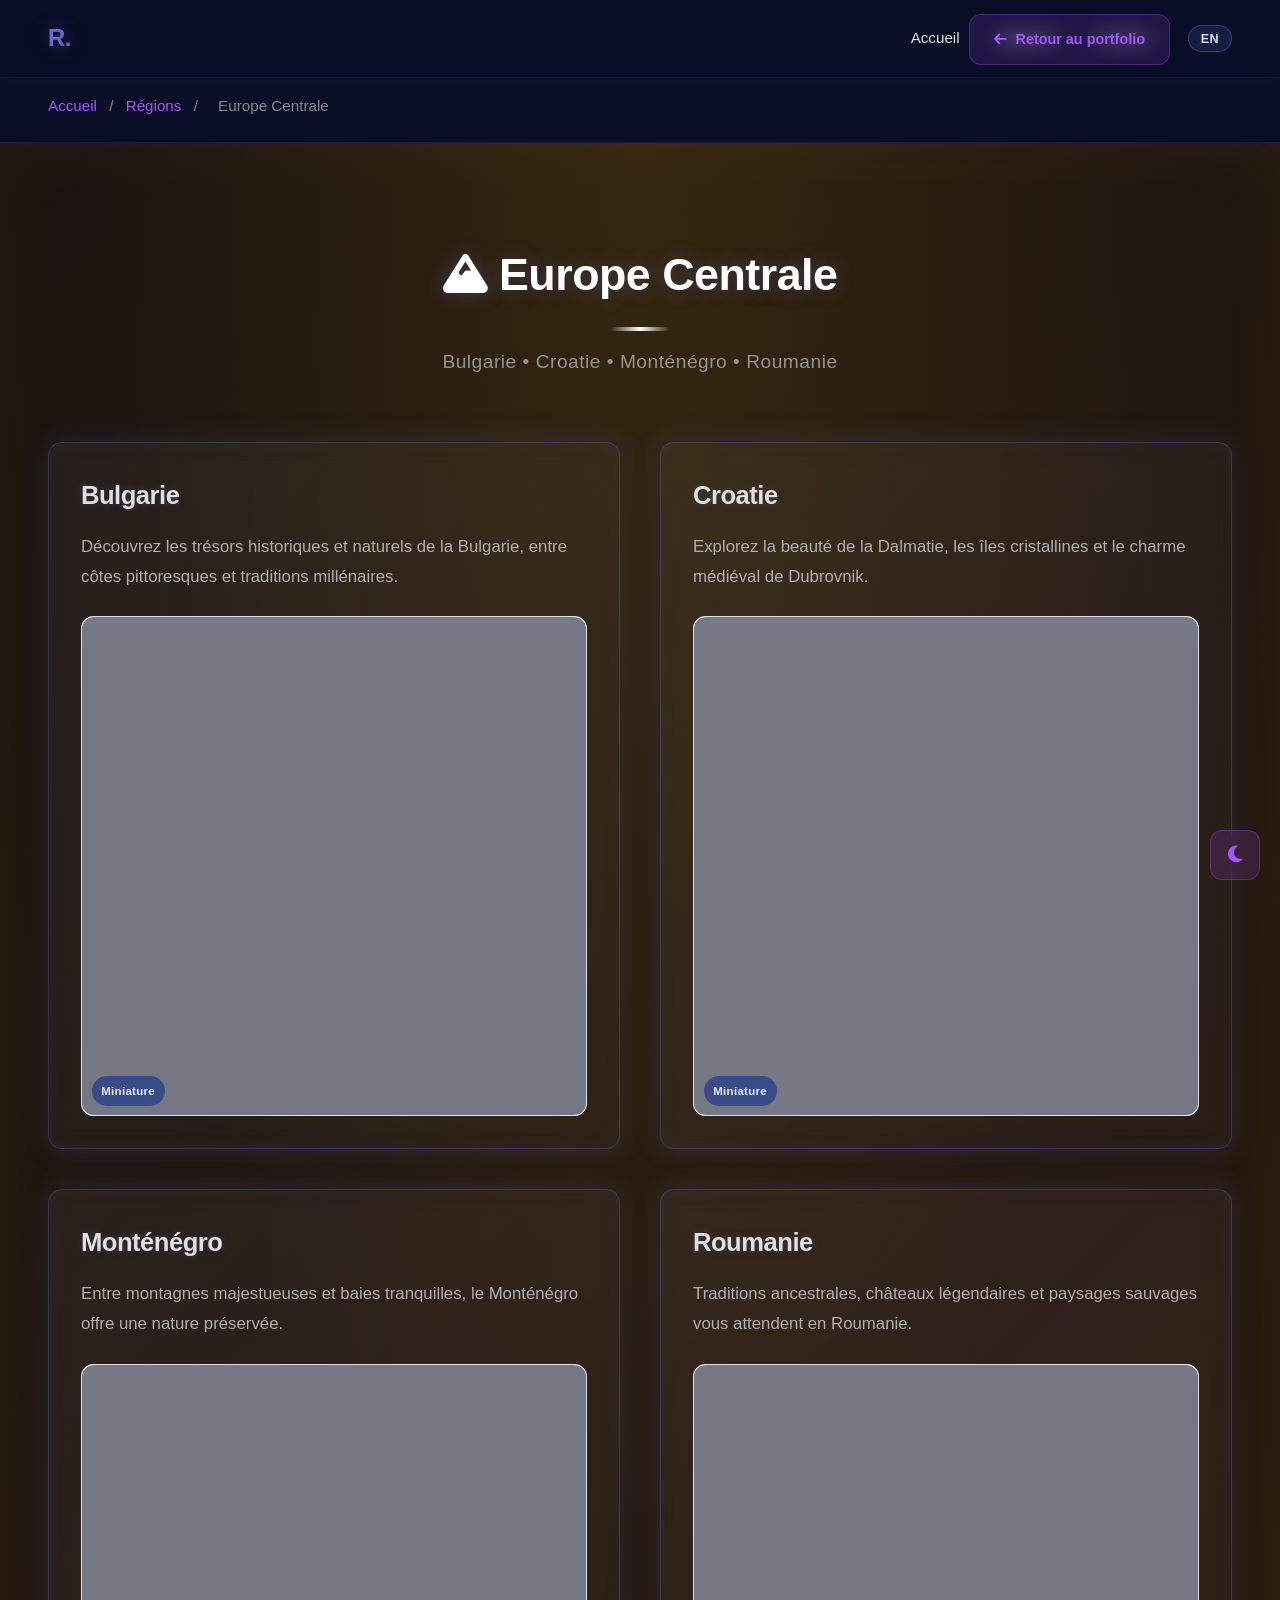
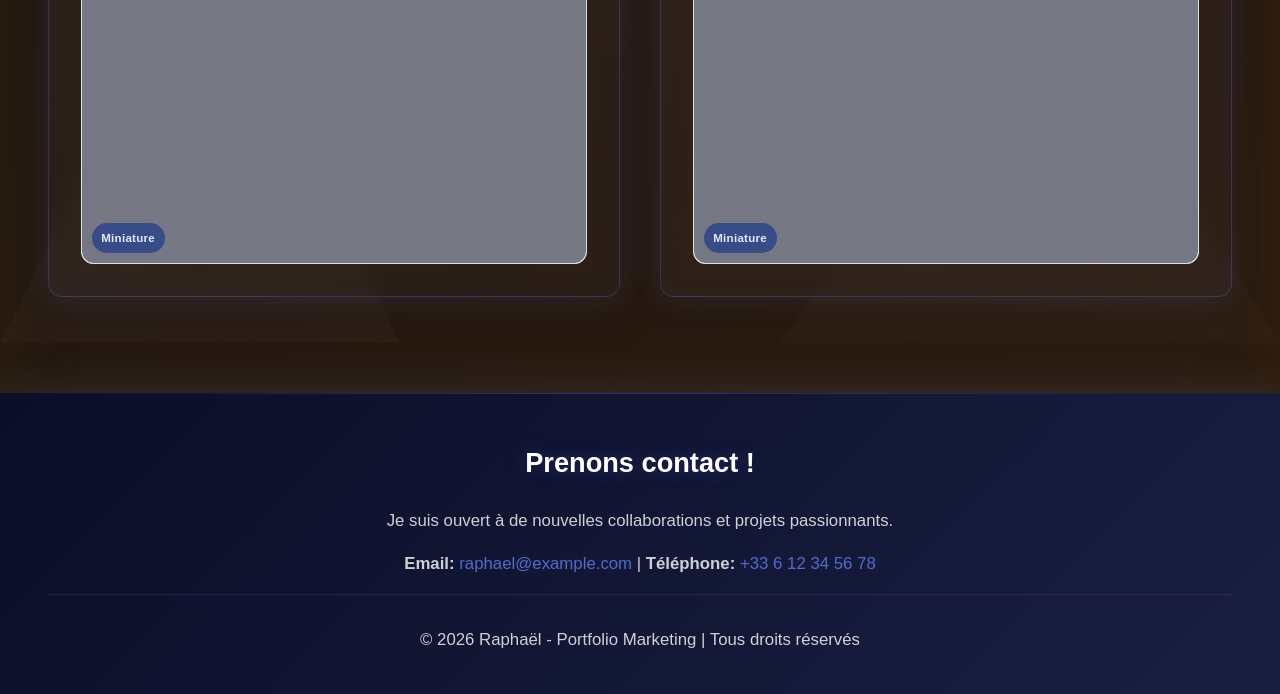
==== commit 1c77405a: "Refresh portfolio: new UI, i18n FR/EN, PDF thumbnail + forced download" ====
--- a/europe-centrale.html
+++ b/europe-centrale.html
@@ -27,6 +27,7 @@
             <li><a href="index.html">Accueil</a></li>
             <li><a href="index.html#portfolio">Régions</a></li>
             <li><a href="#contact">Contact</a></li>
+            <li><button class="lang-toggle" id="langToggle" type="button">EN</button></li>
         </ul>
     </nav>
 
@@ -50,14 +51,15 @@
         
         function updateThemeIcon() {
             const icon = themeToggle.querySelector('i');
+            const currentLang = localStorage.getItem('lang') || 'fr';
             if (document.body.classList.contains('light-mode')) {
                 icon.classList.remove('fa-moon');
                 icon.classList.add('fa-sun');
-                themeToggle.title = 'Passer au mode sombre';
+                themeToggle.title = currentLang === 'fr' ? 'Passer au mode sombre' : 'Switch to dark mode';
             } else {
                 icon.classList.remove('fa-sun');
                 icon.classList.add('fa-moon');
-                themeToggle.title = 'Passer au mode clair';
+                themeToggle.title = currentLang === 'fr' ? 'Passer au mode clair' : 'Switch to light mode';
             }
         }
         
@@ -74,6 +76,150 @@
                 localStorage.setItem('theme', 'light');
             }
             updateThemeIcon();
+        });
+    </script>
+
+    <script>
+        document.addEventListener('DOMContentLoaded', () => {
+        const langToggle = document.getElementById('langToggle');
+        const sectionTitle = document.querySelector('.section-title');
+        const sectionSubtitle = document.querySelector('.section-subtitle');
+
+        function applyRegionalLanguage(lang) {
+            const t = {
+                fr: {
+                    navHome: 'Accueil', navRegions: 'Régions', navContact: 'Contact',
+                    crumbHome: 'Accueil', crumbRegions: 'Régions', crumbCurrent: 'Europe Centrale',
+                    back: 'Retour au portfolio',
+                    title: 'Europe Centrale',
+                    subtitle: 'Bulgarie • Croatie • Monténégro • Roumanie',
+                    footerTitle: 'Prenons contact !',
+                    footerText: 'Je suis ouvert à de nouvelles collaborations et projets passionnants.',
+                    phoneLabel: 'Téléphone',
+                    rights: '&copy; 2026 Raphaël - Portfolio Marketing | Tous droits réservés',
+                    pageTitle: 'Europe Centrale - Raphaël Portfolio',
+                    cards: [
+                        { title: 'Bulgarie', text: 'Découvrez les trésors historiques et naturels de la Bulgarie, entre côtes pittoresques et traditions millénaires.' },
+                        { title: 'Croatie', text: 'Explorez la beauté de la Dalmatie, les îles cristallines et le charme médiéval de Dubrovnik.' },
+                        { title: 'Monténégro', text: 'Entre montagnes majestueuses et baies tranquilles, le Monténégro offre une nature préservée.' },
+                        { title: 'Roumanie', text: 'Traditions ancestrales, châteaux légendaires et paysages sauvages vous attendent en Roumanie.' }
+                    ],
+                    download: 'Télécharger', viewer: 'Visionneuse PDF',
+                    loading: 'Chargement du PDF...',
+                    preview: 'Miniature',
+                    loaded: 'Charge',
+                    fallbackTitle: 'Impossible de charger le PDF',
+                    fallbackDownload: 'Télécharger le PDF'
+                },
+                en: {
+                    navHome: 'Home', navRegions: 'Regions', navContact: 'Contact',
+                    crumbHome: 'Home', crumbRegions: 'Regions', crumbCurrent: 'Central Europe',
+                    back: 'Back to portfolio',
+                    title: 'Central Europe',
+                    subtitle: 'Bulgaria • Croatia • Montenegro • Romania',
+                    footerTitle: 'Let us connect',
+                    footerText: 'I am open to new collaborations and exciting projects.',
+                    phoneLabel: 'Phone',
+                    rights: '&copy; 2026 Raphaël - Portfolio Marketing | All rights reserved',
+                    pageTitle: 'Central Europe - Raphaël Portfolio',
+                    cards: [
+                        { title: 'Bulgaria', text: 'Discover Bulgaria\'s historical and natural treasures, from scenic coasts to age-old traditions.' },
+                        { title: 'Croatia', text: 'Explore the beauty of Dalmatia, crystal-clear islands, and the medieval charm of Dubrovnik.' },
+                        { title: 'Montenegro', text: 'Between majestic mountains and peaceful bays, Montenegro offers preserved natural beauty.' },
+                        { title: 'Romania', text: 'Ancestral traditions, legendary castles, and wild landscapes await you in Romania.' }
+                    ],
+                    download: 'Download', viewer: 'PDF Viewer',
+                    loading: 'Loading PDF...',
+                    preview: 'Preview',
+                    loaded: 'Loaded',
+                    fallbackTitle: 'Unable to load PDF',
+                    fallbackDownload: 'Download PDF'
+                }
+            };
+            const c = t[lang];
+            const nav = document.querySelectorAll('.nav-links a');
+            nav[0].textContent = c.navHome;
+            nav[1].textContent = c.navRegions;
+            nav[2].textContent = c.navContact;
+
+            const breadcrumbLinks = document.querySelectorAll('.breadcrumb a');
+            breadcrumbLinks[0].textContent = c.crumbHome;
+            breadcrumbLinks[1].textContent = c.crumbRegions;
+            document.querySelector('.breadcrumb span:last-child').textContent = c.crumbCurrent;
+
+            const backBtn = document.querySelector('.back-to-portfolio');
+            backBtn.innerHTML = `<i class="fas fa-arrow-left"></i> ${c.back}`;
+
+            sectionTitle.innerHTML = `<i class="fas fa-mountain"></i> ${c.title}`;
+            sectionSubtitle.textContent = c.subtitle;
+
+            document.querySelector('#contact h3').textContent = c.footerTitle;
+            document.querySelector('#contact p').textContent = c.footerText;
+            const footerLine = document.querySelectorAll('#contact p')[1];
+            if (footerLine) {
+                footerLine.innerHTML = `<strong>Email:</strong> <a href="mailto:raphael@example.com">raphael@example.com</a> | <strong>${c.phoneLabel}:</strong> <a href="tel:+33612345678">+33 6 12 34 56 78</a>`;
+            }
+            const rights = document.querySelector('.footer-copyright');
+            if (rights) rights.innerHTML = c.rights;
+
+            const cards = document.querySelectorAll('.post-card');
+            cards.forEach((card, idx) => {
+                if (!c.cards[idx]) return;
+                card.querySelector('h3').textContent = c.cards[idx].title;
+                card.querySelector('p').textContent = c.cards[idx].text;
+            });
+
+            document.getElementById('pdfModalTitle').textContent = c.viewer;
+            document.querySelector('#pdfDownloadBtn').innerHTML = `<i class="fas fa-download"></i> ${c.download}`;
+            document.querySelectorAll('.pdf-loading-text').forEach((el) => {
+                el.textContent = c.loading;
+            });
+            document.querySelectorAll('.pdf-preview-label').forEach((el) => {
+                el.textContent = c.preview;
+            });
+            document.querySelectorAll('.pdf-status-ready').forEach((el) => {
+                el.textContent = c.loaded;
+            });
+            document.querySelectorAll('.pdf-fallback').forEach((fallback) => {
+                const pdfName = fallback.dataset.pdfName || '';
+                fallback.innerHTML = `
+                    <i class="fas fa-exclamation-circle"></i>
+                    <p><strong>${c.fallbackTitle}</strong></p>
+                    <p>${pdfName}</p>
+                    <a href="${fallback.dataset.pdfPath}" download>
+                        <i class="fas fa-download"></i> ${c.fallbackDownload}
+                    </a>
+                `;
+            });
+
+            document.title = c.pageTitle;
+
+            langToggle.textContent = lang === 'fr' ? 'EN' : 'FR';
+            document.documentElement.lang = lang;
+            updateThemeIcon();
+        }
+
+        applyRegionalLanguage(localStorage.getItem('lang') || 'fr');
+
+        langToggle.addEventListener('click', () => {
+            const nextLang = (localStorage.getItem('lang') || 'fr') === 'fr' ? 'en' : 'fr';
+            localStorage.setItem('lang', nextLang);
+            applyRegionalLanguage(nextLang);
+        });
+
+        document.body.classList.add('page-enter');
+
+        document.addEventListener('click', (event) => {
+            const link = event.target.closest('a[href]');
+            if (!link) return;
+            if (link.hasAttribute('download')) return;
+            const target = new URL(link.getAttribute('href'), window.location.href);
+            if (target.origin !== window.location.origin) return;
+            if (target.pathname === window.location.pathname) return;
+            event.preventDefault();
+            document.body.classList.add('is-transitioning');
+            setTimeout(() => { window.location.href = target.href; }, 220);
+        });
         });
     </script>
 
@@ -164,18 +310,55 @@
         let allPdfs = [];
         let currentPdfIndex = 0;
 
+        function formatPdfDisplayName(fileName) {
+            const rawName = (fileName || '').split('?')[0].split('#')[0];
+            try {
+                return decodeURIComponent(rawName);
+            } catch {
+                return rawName;
+            }
+        }
+
+        async function forceDownloadPdf(pdfPath, pdfName) {
+            const safeName = formatPdfDisplayName(pdfName) || 'document.pdf';
+            try {
+                const response = await fetch(pdfPath, { credentials: 'same-origin' });
+                if (!response.ok) throw new Error('Fetch failed');
+                const blob = await response.blob();
+                const objectUrl = URL.createObjectURL(blob);
+                const tempLink = document.createElement('a');
+                tempLink.href = objectUrl;
+                tempLink.download = safeName;
+                document.body.appendChild(tempLink);
+                tempLink.click();
+                tempLink.remove();
+                URL.revokeObjectURL(objectUrl);
+            } catch {
+                const fallbackLink = document.createElement('a');
+                fallbackLink.href = pdfPath;
+                fallbackLink.download = safeName;
+                fallbackLink.rel = 'noopener';
+                document.body.appendChild(fallbackLink);
+                fallbackLink.click();
+                fallbackLink.remove();
+            }
+        }
+
         function openPdfModal(pdfPath, pdfName) {
             const modal = document.getElementById('pdfModal');
             const iframe = document.getElementById('pdfModalIframe');
             const title = document.getElementById('pdfModalTitle');
             const downloadBtn = document.getElementById('pdfDownloadBtn');
             const pageInfo = document.getElementById('pdfPageInfo');
+            const displayName = formatPdfDisplayName(pdfName);
             
             // Set content
             iframe.src = pdfPath;
-            title.textContent = pdfName;
+            title.textContent = displayName;
             downloadBtn.href = pdfPath;
-            downloadBtn.download = pdfName;
+            downloadBtn.download = displayName;
+            downloadBtn.dataset.pdfPath = pdfPath;
+            downloadBtn.dataset.pdfName = displayName;
             
             // Update navigation
             updatePdfNavigation();
@@ -209,10 +392,13 @@
             const prevBtn = document.getElementById('prevPdfBtn');
             const nextBtn = document.getElementById('nextPdfBtn');
             const pageInfo = document.getElementById('pdfPageInfo');
+            const lang = localStorage.getItem('lang') || 'fr';
             
             prevBtn.disabled = currentPdfIndex === 0;
             nextBtn.disabled = currentPdfIndex === allPdfs.length - 1;
-            pageInfo.textContent = `PDF ${currentPdfIndex + 1} de ${allPdfs.length}`;
+            pageInfo.textContent = lang === 'fr'
+                ? `PDF ${currentPdfIndex + 1} de ${allPdfs.length}`
+                : `PDF ${currentPdfIndex + 1} of ${allPdfs.length}`;
         }
 
         // Close modal on ESC key
@@ -224,6 +410,15 @@
 
         // Initialize PDFs array and add click handlers
         document.addEventListener('DOMContentLoaded', function() {
+            const downloadBtn = document.getElementById('pdfDownloadBtn');
+            downloadBtn.addEventListener('click', (event) => {
+                event.preventDefault();
+                const pdfPath = downloadBtn.dataset.pdfPath || downloadBtn.href;
+                const pdfName = downloadBtn.dataset.pdfName || downloadBtn.download;
+                if (!pdfPath) return;
+                forceDownloadPdf(pdfPath, pdfName);
+            });
+
             const iframes = document.querySelectorAll('iframe.pdf-viewer');
             allPdfs = [];
             
@@ -233,59 +428,36 @@
                 
                 allPdfs.push({ path: pdfPath, name: pdfName });
                 
-                // Create wrapper for loading/fallback
+                // Create wrapper for thumbnail-only preview
                 const wrapper = document.createElement('div');
                 wrapper.className = 'pdf-container';
                 wrapper.id = `pdf-container-${index}`;
                 iframe.parentNode.insertBefore(wrapper, iframe);
-                wrapper.appendChild(iframe);
-                
-                // Create loading indicator
-                const loader = document.createElement('div');
-                loader.className = 'pdf-loading';
-                loader.innerHTML = '<div class="spinner"></div><p class="pdf-loading-text">Chargement du PDF...</p>';
-                wrapper.appendChild(loader);
-                
-                // Create fallback
-                const fallback = document.createElement('div');
-                fallback.className = 'pdf-fallback hidden';
-                fallback.innerHTML = `
-                    <i class="fas fa-exclamation-circle"></i>
-                    <p><strong>Impossible de charger le PDF</strong></p>
-                    <p>${pdfName}</p>
-                    <a href="${pdfPath}" download>
-                        <i class="fas fa-download"></i> Télécharger le PDF
-                    </a>
+
+                // Create mini preview
+                const preview = document.createElement('div');
+                preview.className = 'pdf-preview';
+                preview.innerHTML = `
+                    <iframe src="${pdfPath}#toolbar=0&navpanes=0&scrollbar=0&page=1&view=FitH"></iframe>
+                    <span class="pdf-preview-label">Miniature</span>
                 `;
-                wrapper.appendChild(fallback);
-                
-                // Handle loading
-                iframe.addEventListener('load', function() {
-                    loader.classList.add('hidden');
-                });
-                
-                // Handle error
-                iframe.addEventListener('error', function() {
-                    loader.classList.add('hidden');
-                    fallback.classList.remove('hidden');
-                });
-                
-                // Timeout fallback (5 seconds)
-                setTimeout(() => {
-                    if (!loader.classList.contains('hidden') && !fallback.classList.contains('hidden')) {
-                        loader.classList.add('hidden');
-                        fallback.classList.remove('hidden');
-                    }
-                }, 5000);
+                wrapper.appendChild(preview);
+
+                // Remove embedded PDF viewer from page content (thumbnail only)
+                iframe.remove();
                 
                 // Add click handler to open lightbox
                 wrapper.style.cursor = 'pointer';
                 wrapper.addEventListener('click', (e) => {
                     // Don't open lightbox if clicking on download link
                     if (e.target.closest('a')) return;
+                    if (e.target.closest('.pdf-preview iframe')) return;
                     currentPdfIndex = index;
                     openPdfModal(pdfPath, pdfName);
                 });
+
+                const lang = localStorage.getItem('lang') || 'fr';
+                preview.querySelector('.pdf-preview-label').textContent = lang === 'fr' ? 'Miniature' : 'Preview';
             });
         });
     </script>
--- a/style.css
+++ b/style.css
@@ -134,6 +134,61 @@
 
 .nav-links a:hover::after {
     width: 100%;
+}
+
+.lang-toggle {
+    border: 1px solid rgba(102, 126, 234, 0.35);
+    background: rgba(102, 126, 234, 0.14);
+    color: #d7dcff;
+    padding: 0.35rem 0.75rem;
+    border-radius: 999px;
+    font-size: 0.78rem;
+    font-weight: 700;
+    letter-spacing: 0.5px;
+    cursor: pointer;
+    transition: all 0.25s ease;
+}
+
+.lang-toggle:hover {
+    border-color: rgba(124, 58, 237, 0.6);
+    background: rgba(124, 58, 237, 0.2);
+    color: #efe9ff;
+}
+
+body.light-mode .lang-toggle {
+    border-color: rgba(99, 102, 241, 0.45);
+    background: rgba(99, 102, 241, 0.12);
+    color: #4338ca;
+}
+
+body.light-mode .lang-toggle:hover {
+    border-color: rgba(99, 102, 241, 0.7);
+    background: rgba(99, 102, 241, 0.22);
+    color: #312e81;
+}
+
+body {
+    transition: opacity 0.26s ease, transform 0.26s ease;
+}
+
+body.is-transitioning {
+    opacity: 0;
+    transform: translateY(8px);
+}
+
+body.page-enter {
+    animation: pageEnter 0.28s ease-out;
+}
+
+@keyframes pageEnter {
+    from {
+        opacity: 0;
+        transform: translateY(10px);
+    }
+    to {
+        opacity: 1;
+        transform: translateY(0);
+    }
 }
 
 /* ===== DARK/LIGHT MODE TOGGLE ===== */
@@ -784,6 +839,168 @@
     border-top-color: rgba(102, 126, 234, 0.3);
 }
 
+/* FINAL LIGHT MODE READABILITY OVERRIDES */
+body.light-mode {
+    color: #252a34;
+}
+
+body.light-mode p,
+body.light-mode li,
+body.light-mode span,
+body.light-mode .section-subtitle,
+body.light-mode .pdf-loading-text,
+body.light-mode .pdf-fallback-message,
+body.light-mode .pdf-modal-counter,
+body.light-mode .footer-content p {
+    color: #4b5568;
+}
+
+body.light-mode h1,
+body.light-mode h2,
+body.light-mode h3,
+body.light-mode .section-title,
+body.light-mode .post-card h3,
+body.light-mode .highlight-content h3,
+body.light-mode .portfolio-tile h3,
+body.light-mode .pdf-modal-title,
+body.light-mode .footer-content h3 {
+    color: #1f2430;
+}
+
+body.light-mode .section,
+body.light-mode .section-inner,
+body.light-mode .post-card,
+body.light-mode .highlight,
+body.light-mode .portfolio-tile,
+body.light-mode .breadcrumb,
+body.light-mode .back-to-portfolio,
+body.light-mode .pdf-container,
+body.light-mode .pdf-modal-content,
+body.light-mode .pdf-modal-header,
+body.light-mode .pdf-modal-footer {
+    border-color: rgba(102, 126, 234, 0.28);
+}
+
+body.light-mode .post-card p,
+body.light-mode .highlight-content p,
+body.light-mode .portfolio-header p,
+body.light-mode .portfolio-tile p,
+body.light-mode .bio-text p,
+body.light-mode .breadcrumb span {
+    color: #5b6474;
+}
+
+body.light-mode a,
+body.light-mode .post-card a,
+body.light-mode .pdf-fallback a,
+body.light-mode .footer-content a,
+body.light-mode .breadcrumb a {
+    color: #4f46e5;
+}
+
+body.light-mode .hero-canvas {
+    opacity: 0.28;
+}
+
+body.light-mode .pdf-modal-button.close-btn {
+    color: #2b3140;
+}
+
+body.light-mode .pdf-modal-button.close-btn:hover {
+    color: #111827;
+}
+
+/* FINAL LIGHT MODE GLOW - BUTTONS */
+body.light-mode .cta-button,
+body.light-mode .back-to-portfolio,
+body.light-mode .theme-toggle,
+body.light-mode .pdf-modal-button,
+body.light-mode button:not(.pdf-modal-button.close-btn) {
+    background: linear-gradient(135deg, rgba(79, 70, 229, 0.16) 0%, rgba(124, 58, 237, 0.14) 100%);
+    border: 1px solid rgba(99, 102, 241, 0.45);
+    color: #4338ca;
+    box-shadow: 0 8px 24px rgba(79, 70, 229, 0.16), inset 0 1px 0 rgba(255, 255, 255, 0.65);
+}
+
+body.light-mode .cta-button:hover,
+body.light-mode .back-to-portfolio:hover,
+body.light-mode .theme-toggle:hover,
+body.light-mode .pdf-modal-button:hover,
+body.light-mode button:not(.pdf-modal-button.close-btn):hover {
+    background: linear-gradient(135deg, rgba(79, 70, 229, 0.24) 0%, rgba(124, 58, 237, 0.22) 100%);
+    border-color: rgba(99, 102, 241, 0.62);
+    color: #3730a3;
+    box-shadow: 0 12px 32px rgba(79, 70, 229, 0.22), 0 0 26px rgba(124, 58, 237, 0.18), inset 0 1px 0 rgba(255, 255, 255, 0.75);
+}
+
+/* FINAL LIGHT MODE GLOW - TILES */
+body.light-mode .portfolio-tile {
+    background: linear-gradient(145deg, rgba(255, 255, 255, 0.92) 0%, rgba(244, 247, 255, 0.88) 100%) !important;
+    border-color: rgba(99, 102, 241, 0.34) !important;
+    box-shadow: 0 10px 30px rgba(79, 70, 229, 0.1), inset 0 1px 0 rgba(255, 255, 255, 0.8);
+}
+
+body.light-mode .portfolio-tile:hover {
+    border-color: rgba(99, 102, 241, 0.6) !important;
+    box-shadow: 0 16px 42px rgba(79, 70, 229, 0.18), 0 0 30px rgba(124, 58, 237, 0.14), inset 0 1px 0 rgba(255, 255, 255, 0.9);
+}
+
+body.light-mode .tile-glow {
+    opacity: 0.48;
+}
+
+body.light-mode .tile-centrale:hover .tile-glow,
+body.light-mode .tile-nord:hover .tile-glow,
+body.light-mode .tile-ouest:hover .tile-glow,
+body.light-mode .tile-iles:hover .tile-glow {
+    opacity: 0.72;
+}
+
+body.light-mode .tile-centrale:hover {
+    box-shadow: 0 16px 40px rgba(205, 127, 50, 0.2), 0 0 28px rgba(205, 127, 50, 0.16);
+}
+
+body.light-mode .tile-nord:hover {
+    box-shadow: 0 16px 40px rgba(0, 188, 212, 0.2), 0 0 28px rgba(0, 188, 212, 0.16);
+}
+
+body.light-mode .tile-ouest:hover {
+    box-shadow: 0 16px 40px rgba(255, 179, 71, 0.2), 0 0 28px rgba(255, 179, 71, 0.16);
+}
+
+body.light-mode .tile-iles:hover {
+    box-shadow: 0 16px 40px rgba(72, 219, 251, 0.2), 0 0 28px rgba(72, 219, 251, 0.16);
+}
+
+/* FINAL LIGHT MODE GLOW - TILE ICONS */
+body.light-mode .tile-icon {
+    color: #4f46e5;
+    filter: drop-shadow(0 2px 6px rgba(99, 102, 241, 0.3)) drop-shadow(0 0 16px rgba(124, 58, 237, 0.25));
+    opacity: 0.95;
+    transition: transform 0.35s ease, filter 0.35s ease, color 0.35s ease;
+}
+
+body.light-mode .portfolio-tile:hover .tile-icon {
+    transform: translateY(-2px) scale(1.05);
+    filter: drop-shadow(0 6px 12px rgba(99, 102, 241, 0.34)) drop-shadow(0 0 24px rgba(124, 58, 237, 0.32));
+}
+
+body.light-mode .tile-centrale .tile-icon {
+    color: #b06b25;
+}
+
+body.light-mode .tile-nord .tile-icon {
+    color: #0e8fb7;
+}
+
+body.light-mode .tile-ouest .tile-icon {
+    color: #c97706;
+}
+
+body.light-mode .tile-iles .tile-icon {
+    color: #1f93b5;
+}
+
 /* ===== HERO / COVER PAGE ===== */
 .hero {
     height: 100vh;
@@ -1375,6 +1592,82 @@
 .pdf-loading-text {
     color: #666;
     font-size: 0.9rem;
+}
+
+.pdf-status-ready {
+    position: absolute;
+    top: 0.8rem;
+    right: 0.8rem;
+    z-index: 14;
+    padding: 0.35rem 0.7rem;
+    border-radius: 999px;
+    font-size: 0.72rem;
+    font-weight: 700;
+    letter-spacing: 0.35px;
+    color: #e9ffef;
+    background: rgba(34, 197, 94, 0.88);
+    box-shadow: 0 6px 18px rgba(34, 197, 94, 0.28);
+    opacity: 0;
+    transform: translateY(-6px);
+    transition: opacity 0.25s ease, transform 0.25s ease;
+    pointer-events: none;
+}
+
+.pdf-status-ready.visible {
+    opacity: 1;
+    transform: translateY(0);
+}
+
+.pdf-preview {
+    position: relative;
+    width: 100%;
+    height: 100%;
+    margin: 0;
+    border: none;
+    border-radius: 12px;
+    overflow: hidden;
+    background: rgba(12, 16, 36, 0.55);
+    box-shadow: inset 0 0 20px rgba(102, 126, 234, 0.08);
+}
+
+.pdf-preview iframe {
+    width: 100%;
+    height: 100%;
+    display: block;
+    border: none;
+    opacity: 0.92;
+    pointer-events: none;
+}
+
+.pdf-preview-label {
+    position: absolute;
+    bottom: 0.6rem;
+    left: 0.6rem;
+    font-size: 0.72rem;
+    font-weight: 700;
+    letter-spacing: 0.3px;
+    padding: 0.35rem 0.6rem;
+    border-radius: 999px;
+    color: #e3e7ff;
+    background: rgba(30, 58, 138, 0.7);
+    backdrop-filter: blur(6px);
+}
+
+body.light-mode .pdf-preview {
+    background: #ffffff;
+    border-color: rgba(99, 102, 241, 0.28);
+    box-shadow: inset 0 0 18px rgba(99, 102, 241, 0.06);
+}
+
+body.light-mode .pdf-preview-label {
+    color: #2f3a88;
+    background: rgba(224, 231, 255, 0.92);
+}
+
+body.light-mode .pdf-status-ready {
+    color: #0f5132;
+    background: rgba(134, 239, 172, 0.92);
+    box-shadow: 0 6px 16px rgba(22, 163, 74, 0.2);
 }
 
 /* PDF FALLBACK */
@@ -1696,7 +1989,7 @@
 /* ===== BACK TO PORTFOLIO BUTTON ===== */
 .back-to-portfolio {
     position: fixed;
-    top: 20px;
+    top: 14px;
     right: 110px;
     z-index: 1001;
     display: flex;
